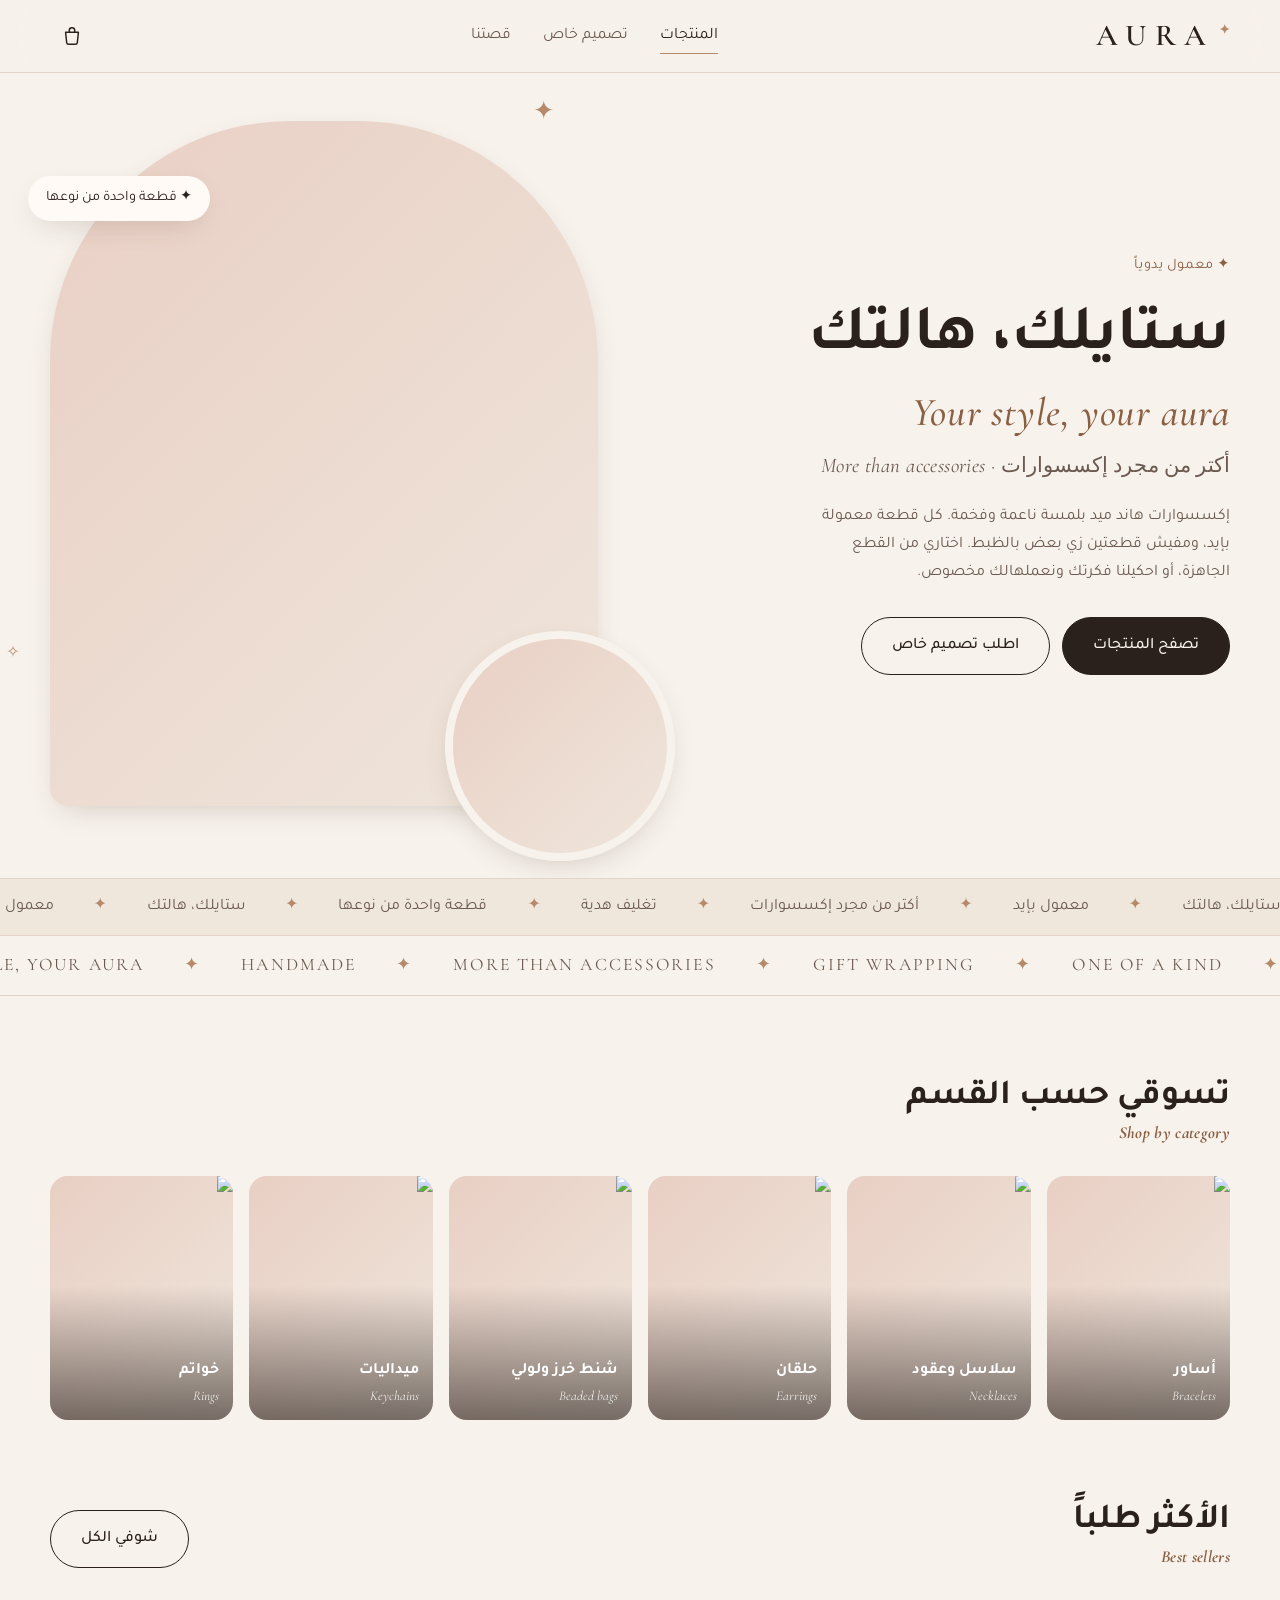
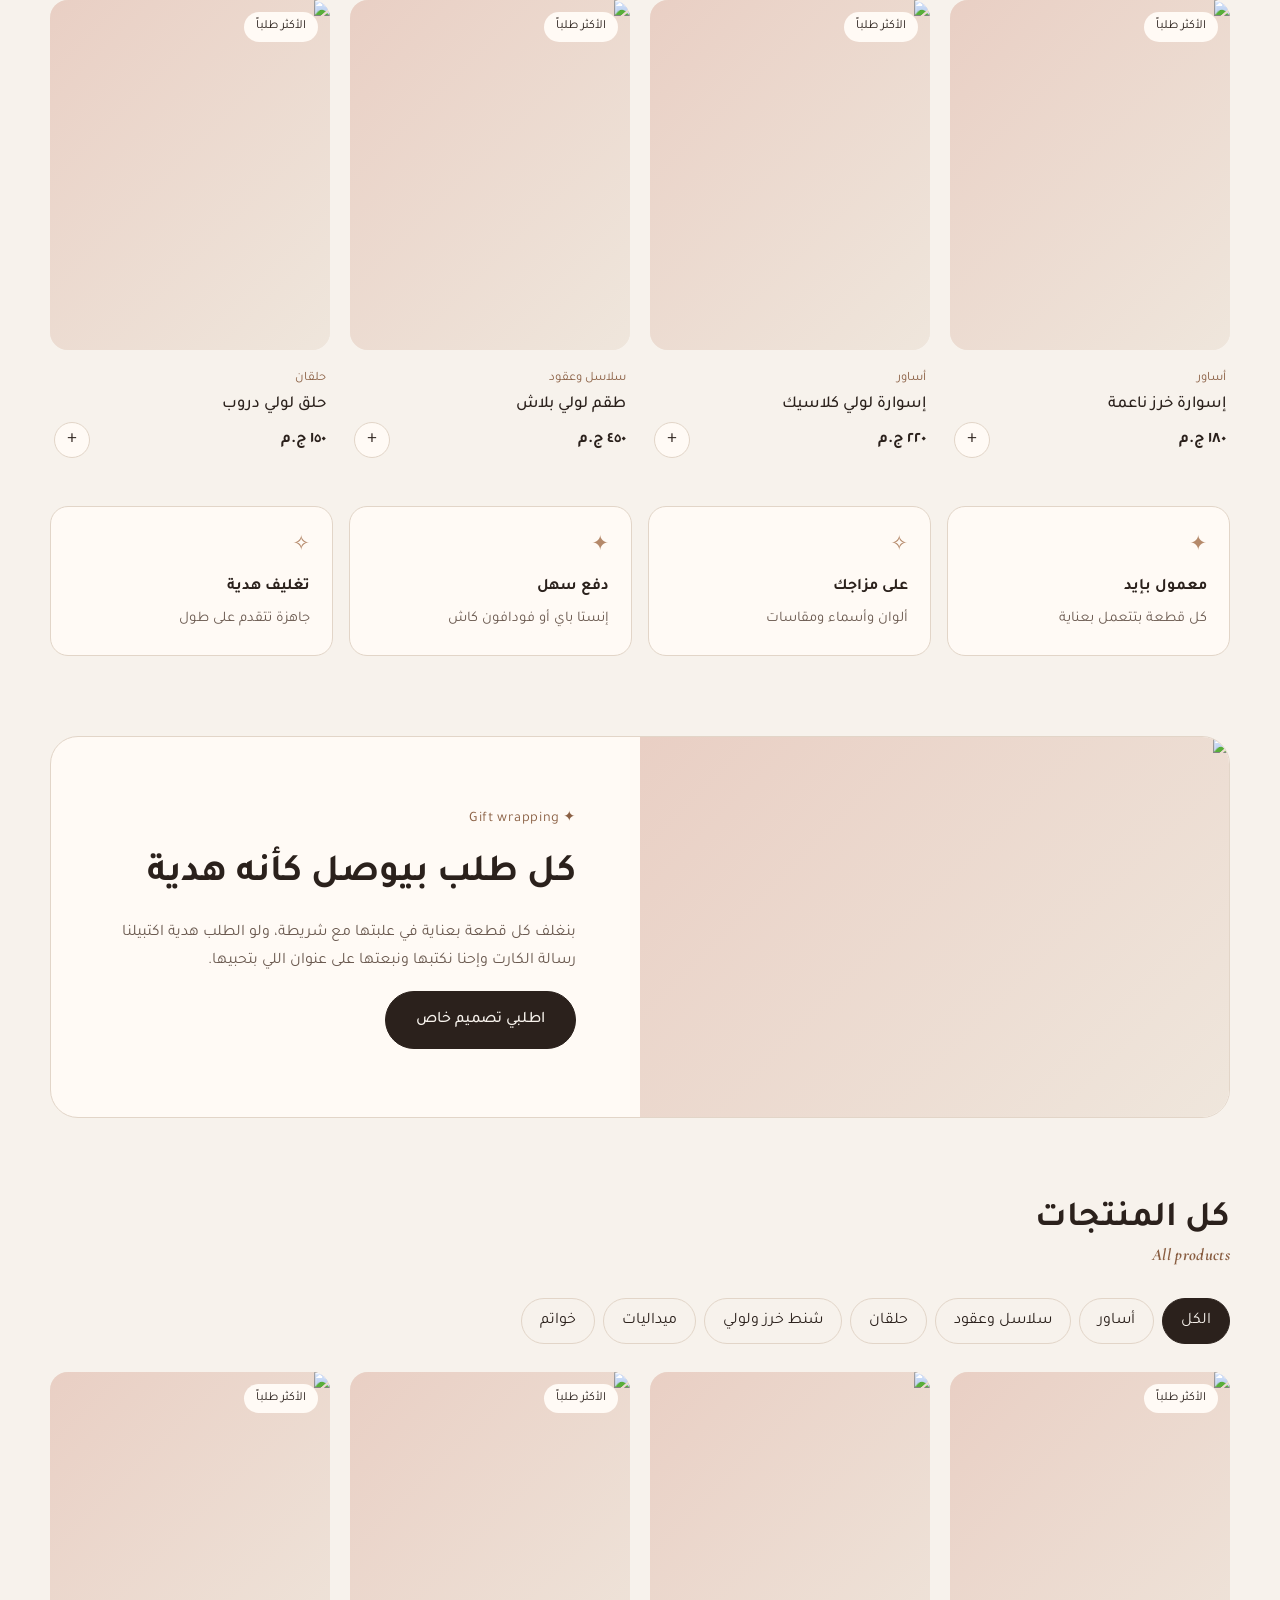
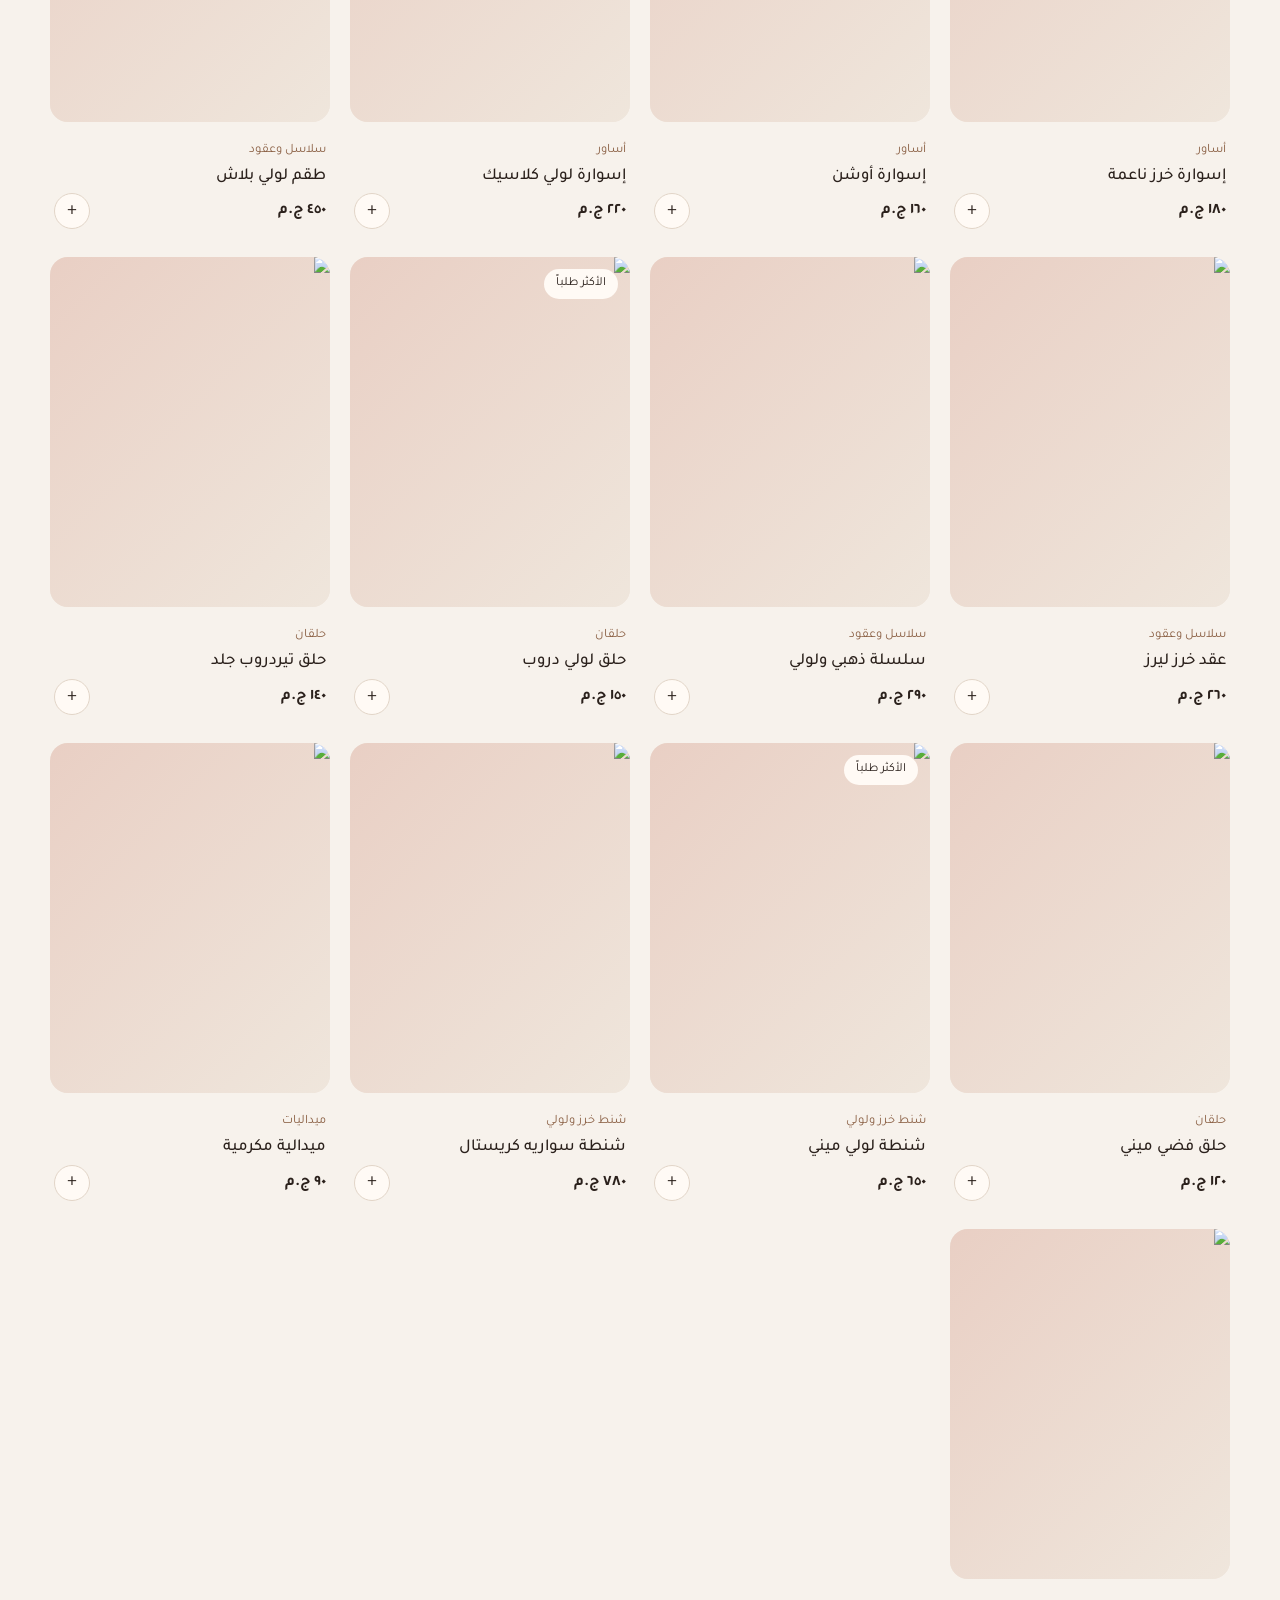
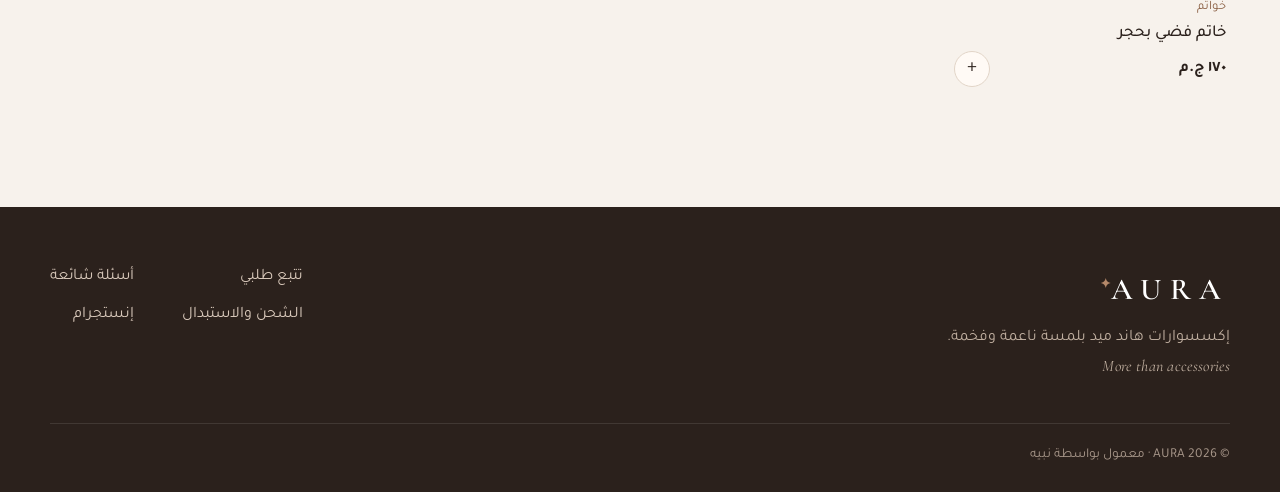
==== index.html @ 584efb0a "Rebuild AURA store with better handmade product photos Rebuilds the Aura storefront as a static Arab" ====
<!doctype html>
<html lang="ar" dir="rtl">
<head>
<meta charset="utf-8">
<meta name="viewport" content="width=device-width, initial-scale=1">
<meta name="theme-color" content="#f7f2ec">
<title>AURA | منتجات هاند ميد</title>
<meta name="description" content="منتجات هاند ميد مصنوعة بحب، واطلب تصميمك الخاص عبر واتساب.">
<meta property="og:type" content="website">
<meta property="og:site_name" content="AURA · More than accessories">
<meta property="og:title" content="AURA | منتجات هاند ميد">
<meta property="og:description" content="YOUR STYLE, YOUR AURA ✦ Handmade accessories with a soft, luxurious touch. Order online, pay with InstaPay or Vodafone Cash, delivered to your door.">
<meta property="og:image" content="https://aura-store-murex.vercel.app/images/og-default.png">
<meta property="og:image:width" content="1200">
<meta property="og:image:height" content="630">
<meta name="twitter:card" content="summary_large_image">
<link rel="icon" href="images/favicon.svg" type="image/svg+xml">
<link rel="preconnect" href="https://fonts.googleapis.com"><link rel="preconnect" href="https://fonts.gstatic.com" crossorigin>
<link rel="preconnect" href="https://images.unsplash.com">
<link href="https://fonts.googleapis.com/css2?family=Cormorant+Garamond:ital,wght@0,500;0,600;1,500&family=Tajawal:wght@400;500;700&display=swap" rel="stylesheet">
<link rel="stylesheet" href="css/style.css">
</head>
<body data-page="home">
<header class="site-header" id="site-header"></header>
<main>

<section class="hero">
  <div class="wrap hero-grid">
    <div>
      <span class="eyebrow">✦ معمول يدوياً</span>
      <h1>ستايلك، هالتك<span class="en">Your style, your aura</span></h1>
      <p class="sub">أكتر من مجرد إكسسوارات<span class="en"> · More than accessories</span></p>
      <p class="lead">إكسسوارات هاند ميد بلمسة ناعمة وفخمة. كل قطعة معمولة بإيد، ومفيش قطعتين زي بعض بالظبط. اختاري من القطع الجاهزة، أو احكيلنا فكرتك ونعملهالك مخصوص.</p>
      <div class="hero-cta">
        <a class="btn" href="#catalog">تصفح المنتجات</a>
        <a class="btn ghost" href="custom-order.html">اطلب تصميم خاص</a>
      </div>
    </div>
    <div class="hero-art">
      <div class="hero-main" id="hero-img"></div>
      <div class="hero-small" id="hero-img-small"></div>
      <span class="hero-badge">✦ قطعة واحدة من نوعها</span>
      <span class="sparkle" style="top:-4%;inset-inline-start:8%;font-size:1.6rem">✦</span>
      <span class="sparkle" style="bottom:20%;inset-inline-end:-8%;animation-delay:1s">✧</span>
    </div>
  </div>
</section>

<div class="marquee" aria-hidden="true"><div class="marquee-track"><span>ستايلك، هالتك</span><span>معمول بإيد</span><span>أكتر من مجرد إكسسوارات</span><span>تغليف هدية</span><span>قطعة واحدة من نوعها</span><span>ستايلك، هالتك</span><span>معمول بإيد</span><span>أكتر من مجرد إكسسوارات</span><span>تغليف هدية</span><span>قطعة واحدة من نوعها</span><span>ستايلك، هالتك</span><span>معمول بإيد</span><span>أكتر من مجرد إكسسوارات</span><span>تغليف هدية</span><span>قطعة واحدة من نوعها</span><span>ستايلك، هالتك</span><span>معمول بإيد</span><span>أكتر من مجرد إكسسوارات</span><span>تغليف هدية</span><span>قطعة واحدة من نوعها</span></div></div>
<div class="marquee en-row" aria-hidden="true"><div class="marquee-track"><span>YOUR STYLE, YOUR AURA</span><span>HANDMADE</span><span>MORE THAN ACCESSORIES</span><span>GIFT WRAPPING</span><span>ONE OF A KIND</span><span>YOUR STYLE, YOUR AURA</span><span>HANDMADE</span><span>MORE THAN ACCESSORIES</span><span>GIFT WRAPPING</span><span>ONE OF A KIND</span><span>YOUR STYLE, YOUR AURA</span><span>HANDMADE</span><span>MORE THAN ACCESSORIES</span><span>GIFT WRAPPING</span><span>ONE OF A KIND</span><span>YOUR STYLE, YOUR AURA</span><span>HANDMADE</span><span>MORE THAN ACCESSORIES</span><span>GIFT WRAPPING</span><span>ONE OF A KIND</span></div></div>

<section class="section">
  <div class="wrap">
    <div class="section-head reveal"><h2>تسوقي حسب القسم<span class="en">Shop by category</span></h2></div>
    <div class="cats reveal" id="cats"></div>
  </div>
</section>

<section class="section" style="padding-top:0">
  <div class="wrap">
    <div class="section-head reveal"><h2>الأكثر طلباً<span class="en">Best sellers</span></h2><a class="btn ghost" href="#catalog">شوفي الكل</a></div>
    <div class="grid reveal" id="bestsellers"></div>
    <div class="perks-row reveal">
      <div class="perk"><i>✦</i><strong>معمول بإيد</strong><span>كل قطعة بتتعمل بعناية</span></div>
      <div class="perk"><i>✧</i><strong>على مزاجك</strong><span>ألوان وأسماء ومقاسات</span></div>
      <div class="perk"><i>✦</i><strong>دفع سهل</strong><span>إنستا باي أو فودافون كاش</span></div>
      <div class="perk"><i>✧</i><strong>تغليف هدية</strong><span>جاهزة تتقدم على طول</span></div>
    </div>
  </div>
</section>

<section class="section" style="padding-top:0">
  <div class="wrap">
    <div class="gift reveal">
      <div class="gift-media" id="gift-img"></div>
      <div class="gift-body">
        <span class="eyebrow">✦ Gift wrapping</span>
        <h2>كل طلب بيوصل كأنه هدية</h2>
        <p class="muted">بنغلف كل قطعة بعناية في علبتها مع شريطة، ولو الطلب هدية اكتبيلنا رسالة الكارت وإحنا نكتبها ونبعتها على عنوان اللي بتحبيها.</p>
        <a class="btn" href="custom-order.html">اطلبي تصميم خاص</a>
      </div>
    </div>
  </div>
</section>

<section class="section" id="catalog" style="padding-top:0">
  <div class="wrap">
    <div class="section-head reveal"><h2>كل المنتجات<span class="en">All products</span></h2></div>
    <div class="filters" id="filters"></div>
    <div class="grid" id="catalog-grid"></div>
  </div>
</section>
</main>
<footer class="site-footer" id="site-footer"></footer>
<script src="js/config.js"></script>
<script src="js/products.js"></script>
<script src="js/app.js"></script>
</body>
</html>
---- css/style.css ----
:root {
  --bg: #f7f2ec;
  --bg-2: #efe6dc;
  --card: #fffaf5;
  --ink: #2b211c;
  --ink-2: #6b5a50;
  --line: #e2d5c8;
  --accent: #b5896a;
  --accent-ink: #8a5f43;
  --blush: #e9cfc4;
  --radius: 18px;
  --shadow: 0 10px 30px -12px rgba(74, 48, 32, .25);
  --serif: 'Cormorant Garamond', 'Amiri', serif;
  --sans: 'Tajawal', system-ui, sans-serif;
  color-scheme: light;
}

* { box-sizing: border-box; }
html { scroll-behavior: smooth; }
body {
  margin: 0;
  background: var(--bg);
  color: var(--ink);
  font: 400 16px/1.75 var(--sans);
  -webkit-font-smoothing: antialiased;
}
img { display: block; max-width: 100%; }
a { color: inherit; text-decoration: none; }
button { font: inherit; cursor: pointer; color: inherit; }
h1, h2, h3 { font-family: var(--sans); font-weight: 700; line-height: 1.3; margin: 0 0 .5em; }
.en { font-family: var(--serif); font-style: italic; letter-spacing: .02em; }
.muted { color: var(--ink-2); }
.small { font-size: .85rem; }
.wrap { width: min(1180px, 100% - 32px); margin-inline: auto; }
.img-fallback { background: linear-gradient(135deg, var(--blush), var(--bg-2)); min-height: 120px; color: transparent; }

/* ---------- header ---------- */
.site-header {
  position: sticky; top: 0; z-index: 50;
  background: rgba(247, 242, 236, .86);
  backdrop-filter: saturate(1.4) blur(12px);
  border-bottom: 1px solid var(--line);
}
.header-inner { display: flex; align-items: center; justify-content: space-between; height: 72px; gap: 24px; }
.logo { font-family: var(--serif); font-size: 1.9rem; font-weight: 600; letter-spacing: .28em; direction: ltr; }
.logo span { font-size: .8rem; color: var(--accent); margin-inline-start: 4px; vertical-align: super; letter-spacing: 0; }
.nav { display: flex; gap: 32px; }
.nav a { position: relative; color: var(--ink-2); transition: color .2s; }
.nav a:hover, .nav a[aria-current] { color: var(--ink); }
.nav a[aria-current]::after { content: ''; position: absolute; inset-inline: 0; bottom: -4px; height: 1px; background: var(--accent); }
.header-actions { display: flex; align-items: center; gap: 8px; }
.cart-btn { position: relative; display: grid; place-items: center; width: 44px; height: 44px; border-radius: 50%; transition: background .2s; }
.cart-btn:hover { background: var(--bg-2); }
.badge { position: absolute; top: 4px; inset-inline-end: 2px; min-width: 18px; height: 18px; padding: 0 5px; border-radius: 9px; background: var(--accent-ink); color: #fff; font-size: 11px; line-height: 18px; text-align: center; }
.menu-btn { display: none; width: 44px; height: 44px; border: 0; background: none; padding: 12px; }
.menu-btn span { display: block; height: 1.5px; background: var(--ink); margin: 6px 0; transition: transform .25s; }
.menu-open .menu-btn span:first-child { transform: translateY(3.75px) rotate(45deg); }
.menu-open .menu-btn span:last-child { transform: translateY(-3.75px) rotate(-45deg); }

/* ---------- buttons ---------- */
.btn {
  display: inline-flex; align-items: center; justify-content: center; gap: 8px;
  padding: 14px 30px; border-radius: 999px; border: 1px solid var(--ink);
  background: var(--ink); color: var(--bg); font-weight: 500;
  transition: transform .2s, background .2s, color .2s;
}
.btn:hover { background: var(--accent-ink); border-color: var(--accent-ink); transform: translateY(-1px); }
.btn.ghost { background: transparent; color: var(--ink); }
.btn.ghost:hover { background: var(--ink); color: var(--bg); }
.btn.block { width: 100%; }

/* ---------- hero ---------- */
.hero { padding: 48px 0 72px; overflow: hidden; }
.hero-grid { display: grid; grid-template-columns: 1.05fr 1fr; gap: 56px; align-items: center; }
.eyebrow { display: inline-block; color: var(--accent-ink); font-size: .9rem; letter-spacing: .04em; margin-bottom: 18px; }
.hero h1 { font-size: clamp(2.4rem, 5vw, 4rem); margin-bottom: 10px; }
.hero h1 .en { display: block; font-size: .62em; font-weight: 500; color: var(--accent-ink); margin-top: 6px; }
.hero .sub { font-family: var(--serif); font-size: 1.3rem; color: var(--ink-2); margin: 0 0 18px; }
.hero p.lead { max-width: 46ch; color: var(--ink-2); margin-bottom: 30px; }
.hero-cta { display: flex; flex-wrap: wrap; gap: 12px; }
.hero-art { position: relative; }
.hero-main { border-radius: 240px 240px var(--radius) var(--radius); overflow: hidden; aspect-ratio: 4 / 5; box-shadow: var(--shadow); }
.hero-main img, .hero-small img { width: 100%; height: 100%; object-fit: cover; }
.hero-small {
  position: absolute; width: 42%; aspect-ratio: 1; inset-inline-start: -14%; bottom: -8%;
  border-radius: 50%; overflow: hidden; border: 8px solid var(--bg); box-shadow: var(--shadow);
}
.hero-badge {
  position: absolute; top: 8%; inset-inline-end: -4%;
  background: var(--card); border-radius: 999px; padding: 10px 18px; box-shadow: var(--shadow); font-size: .9rem;
}
.sparkle { position: absolute; color: var(--accent); animation: twinkle 3s ease-in-out infinite; }
@keyframes twinkle { 50% { opacity: .25; transform: scale(.8); } }

/* ---------- marquee ---------- */
.marquee { border-block: 1px solid var(--line); background: var(--bg-2); overflow: hidden; padding: 14px 0; }
.marquee-track { display: flex; gap: 40px; width: max-content; animation: scroll 38s linear infinite; white-space: nowrap; }
.marquee-track span { color: var(--ink-2); }
.marquee-track span::after { content: '✦'; color: var(--accent); margin-inline-start: 40px; }
.marquee.en-row .marquee-track { animation-direction: reverse; font-family: var(--serif); font-size: 1.1rem; letter-spacing: .12em; direction: ltr; }
.marquee.en-row { border-top: 0; background: transparent; }
@keyframes scroll { to { transform: translateX(50%); } }
@media (prefers-reduced-motion: reduce) { .marquee-track, .sparkle { animation: none; } }

/* ---------- sections ---------- */
.section { padding: 80px 0; }
.section-head { display: flex; align-items: end; justify-content: space-between; gap: 16px; margin-bottom: 32px; }
.section-head h2 { font-size: clamp(1.6rem, 3vw, 2.2rem); margin: 0; }
.section-head .en { display: block; color: var(--accent-ink); font-size: 1.05rem; }
.reveal { opacity: 0; transform: translateY(18px); transition: opacity .7s, transform .7s; }
.reveal.in { opacity: 1; transform: none; }

/* categories */
.cats { display: grid; grid-template-columns: repeat(6, 1fr); gap: 16px; }
.cat { position: relative; border-radius: var(--radius); overflow: hidden; aspect-ratio: 3 / 4; background: var(--bg-2); }
.cat img { width: 100%; height: 100%; object-fit: cover; transition: transform .8s; }
.cat:hover img { transform: scale(1.06); }
.cat::after { content: ''; position: absolute; inset: 0; background: linear-gradient(to top, rgba(43, 33, 28, .62), transparent 55%); }
.cat-label { position: absolute; inset-inline: 14px; bottom: 12px; z-index: 1; color: #fff; display: grid; }
.cat-label small { font-family: var(--serif); font-style: italic; opacity: .85; }

/* product cards */
.grid { display: grid; grid-template-columns: repeat(4, 1fr); gap: 28px 20px; }
.card-media { position: relative; display: block; border-radius: var(--radius); overflow: hidden; aspect-ratio: 4 / 5; background: var(--bg-2); }
.card-media img { position: absolute; inset: 0; width: 100%; height: 100%; object-fit: cover; transition: opacity .6s, transform .8s; }
.card-media .alt-img { opacity: 0; }
.card:hover .card-media .alt-img { opacity: 1; }
.card:hover .card-media img { transform: scale(1.04); }
.tag { position: absolute; top: 12px; inset-inline-start: 12px; background: var(--card); padding: 4px 12px; border-radius: 999px; font-size: .78rem; }
.card-body { padding: 14px 4px 0; }
.card-cat { font-size: .8rem; color: var(--accent-ink); }
.card h3 { font-size: 1.05rem; font-weight: 500; margin: 2px 0 6px; }
.card-foot { display: flex; align-items: center; justify-content: space-between; }
.price { font-weight: 700; }
.icon-add { width: 36px; height: 36px; border-radius: 50%; border: 1px solid var(--line); background: var(--card); font-size: 1.2rem; line-height: 1; transition: background .2s, color .2s; }
.icon-add:hover { background: var(--ink); color: var(--bg); }

.filters { display: flex; flex-wrap: wrap; gap: 8px; margin-bottom: 28px; }
.filters button { padding: 8px 18px; border-radius: 999px; border: 1px solid var(--line); background: transparent; transition: all .2s; }
.filters button.active, .filters button:hover { background: var(--ink); color: var(--bg); border-color: var(--ink); }

/* perks */
.perks-row { display: grid; grid-template-columns: repeat(4, 1fr); gap: 16px; margin-top: 48px; }
.perk { background: var(--card); border: 1px solid var(--line); border-radius: var(--radius); padding: 22px; }
.perk strong { display: block; margin-bottom: 4px; }
.perk span { color: var(--ink-2); font-size: .92rem; }
.perk i { display: block; font-style: normal; color: var(--accent); font-size: 1.3rem; margin-bottom: 8px; }

/* gift band */
.gift { display: grid; grid-template-columns: 1fr 1fr; background: var(--card); border-radius: 28px; overflow: hidden; border: 1px solid var(--line); }
.gift-media { min-height: 380px; }
.gift-media img { width: 100%; height: 100%; object-fit: cover; }
.gift-body { padding: clamp(28px, 5vw, 64px); align-self: center; }
.gift-body h2 { font-size: clamp(1.6rem, 3vw, 2.4rem); }

/* ---------- product page ---------- */
.page { padding: 40px 0 80px; }
.pdp { display: grid; grid-template-columns: 1.1fr 1fr; gap: 56px; align-items: start; }
.gallery-main { border-radius: var(--radius); overflow: hidden; aspect-ratio: 4 / 5; background: var(--bg-2); }
.gallery-main img { width: 100%; height: 100%; object-fit: cover; }
.thumbs { display: flex; gap: 10px; margin-top: 12px; }
.thumbs button { width: 76px; aspect-ratio: 1; padding: 0; border: 2px solid transparent; border-radius: 12px; overflow: hidden; background: none; }
.thumbs button.active { border-color: var(--accent); }
.thumbs img { width: 100%; height: 100%; object-fit: cover; }
.pdp-info { position: sticky; top: 100px; }
.crumb { color: var(--accent-ink); font-size: .9rem; }
.pdp-info h1 { font-size: clamp(1.8rem, 3vw, 2.4rem); margin: 4px 0; }
.price.big { font-size: 1.4rem; margin: 0 0 16px; }
.lead { color: var(--ink-2); }
.field { display: grid; gap: 6px; margin-bottom: 14px; }
.field span { font-size: .9rem; color: var(--ink-2); }
input, textarea, select {
  font: inherit; color: var(--ink); width: 100%;
  padding: 12px 14px; border-radius: 12px; border: 1px solid var(--line); background: var(--card);
}
input:focus, textarea:focus, select:focus { outline: 2px solid var(--accent); outline-offset: 1px; border-color: transparent; }
.qty-row { display: flex; gap: 12px; margin: 18px 0; }
.qty-row .btn { flex: 1; }
.qty { display: inline-flex; align-items: center; border: 1px solid var(--line); border-radius: 999px; background: var(--card); }
.qty button { width: 40px; height: 44px; border: 0; background: none; font-size: 1.1rem; }
.qty output { min-width: 26px; text-align: center; }
ul.perks { list-style: none; padding: 0; margin: 0 0 18px; color: var(--ink-2); font-size: .93rem; }
details { border-top: 1px solid var(--line); padding: 14px 0; }
details summary { cursor: pointer; font-weight: 500; list-style: none; display: flex; justify-content: space-between; }
details summary::after { content: '+'; color: var(--accent); }
details[open] summary::after { content: '−'; }
details p { color: var(--ink-2); margin: 10px 0 0; }
details a { color: var(--accent-ink); text-decoration: underline; }

/* ---------- cart / order ---------- */
.page-title { font-size: clamp(1.8rem, 4vw, 2.6rem); margin-bottom: 28px; }
.cart-layout { display: grid; grid-template-columns: 1.3fr 1fr; gap: 40px; align-items: start; }
.line { display: grid; grid-template-columns: 96px 1fr auto; gap: 16px; align-items: center; padding: 16px 0; border-bottom: 1px solid var(--line); }
.line img { width: 96px; height: 110px; object-fit: cover; border-radius: 12px; }
.line-info { display: grid; gap: 2px; }
.line-info small { color: var(--ink-2); }
.checkout, .order-card, .form-card { background: var(--card); border: 1px solid var(--line); border-radius: 24px; padding: 28px; }
.checkout h2 { font-size: 1.3rem; }
.pay { border: 0; padding: 0; margin: 4px 0 16px; display: flex; gap: 18px; flex-wrap: wrap; }
.pay legend { font-size: .9rem; color: var(--ink-2); margin-bottom: 6px; }
.pay label { display: flex; gap: 6px; align-items: center; }
.pay input { width: auto; accent-color: var(--accent-ink); }
.totals { border-top: 1px solid var(--line); padding-top: 12px; margin-bottom: 18px; }
.totals div, .order-lines li { display: flex; justify-content: space-between; padding: 4px 0; }
.grand { font-weight: 700; font-size: 1.1rem; border-top: 1px dashed var(--line); margin-top: 6px; padding-top: 10px !important; }
.empty { text-align: center; padding: 60px 0; }
.order-card { max-width: 640px; margin-inline: auto; }
.status { display: inline-block; background: var(--blush); padding: 4px 14px; border-radius: 999px; font-size: .9rem; }
.pay-box { background: var(--bg); border-radius: 16px; padding: 20px; margin: 20px 0; }
.pay-to { font-size: 1.4rem; font-weight: 700; direction: ltr; text-align: end; margin: 0 0 6px; }
.order-lines { list-style: none; padding: 0; margin: 0; }

/* ---------- content pages ---------- */
.split { display: grid; grid-template-columns: 1fr 1fr; gap: 56px; align-items: center; }
.split-media { position: relative; }
.split-media .main { border-radius: var(--radius); overflow: hidden; aspect-ratio: 4 / 5; }
.split-media .main img, .split-media .side img { width: 100%; height: 100%; object-fit: cover; }
.split-media .side { position: absolute; width: 45%; aspect-ratio: 1; bottom: -24px; inset-inline-end: -24px; border-radius: var(--radius); overflow: hidden; border: 6px solid var(--bg); }
.prose p { color: var(--ink-2); }
.values { display: grid; grid-template-columns: repeat(3, 1fr); gap: 16px; margin-top: 64px; }
.narrow { max-width: 780px; }
.faq-group { margin-bottom: 40px; }
.faq-group h2 { font-size: 1.3rem; color: var(--accent-ink); }
.custom-grid { display: grid; grid-template-columns: 1fr 1.1fr; gap: 48px; align-items: start; }
.custom-media { border-radius: var(--radius); overflow: hidden; aspect-ratio: 4 / 5; position: sticky; top: 100px; }
.custom-media img { width: 100%; height: 100%; object-fit: cover; }
.counter { text-align: end; font-size: .8rem; color: var(--ink-2); margin-top: -8px; }
#c-preview { max-height: 180px; border-radius: 12px; margin-bottom: 14px; }

/* ---------- footer ---------- */
.site-footer { background: var(--ink); color: #e9ddd2; padding: 56px 0 24px; margin-top: 40px; }
.site-footer .logo { color: #fff; }
.footer-inner { display: flex; justify-content: space-between; gap: 32px; flex-wrap: wrap; }
.footer-brand p { color: #bfae9f; margin: 8px 0 0; }
.footer-links { display: grid; grid-template-columns: repeat(2, auto); gap: 10px 48px; align-content: start; }
.footer-links a { color: #d9c9bb; transition: color .2s; }
.footer-links a:hover { color: #fff; }
.footer-bottom { border-top: 1px solid rgba(255, 255, 255, .1); margin-top: 40px; padding-top: 20px; font-size: .85rem; color: #a8978a; }

.toast {
  position: fixed; bottom: 24px; inset-inline-start: 50%; transform: translate(50%, 20px);
  background: var(--ink); color: var(--bg); padding: 12px 24px; border-radius: 999px;
  opacity: 0; pointer-events: none; transition: all .3s; z-index: 100;
}
[dir="rtl"] .toast { transform: translate(50%, 20px); }
.toast.show { opacity: 1; transform: translate(50%, 0); }

/* ---------- responsive ---------- */
@media (max-width: 1024px) {
  .cats { grid-template-columns: repeat(3, 1fr); }
  .grid { grid-template-columns: repeat(3, 1fr); }
  .perks-row { grid-template-columns: repeat(2, 1fr); }
}
@media (max-width: 820px) {
  .menu-btn { display: block; }
  .nav {
    position: fixed; inset: 72px 0 auto 0; flex-direction: column; gap: 0;
    background: var(--bg); border-bottom: 1px solid var(--line);
    transform: translateY(calc(-100% - 80px)); visibility: hidden; transition: transform .3s, visibility .3s; z-index: -1;
  }
  .nav a { padding: 16px; border-top: 1px solid var(--line); text-align: center; }
  .nav a[aria-current]::after { display: none; }
  .menu-open .nav { transform: none; visibility: visible; }
  .hero .sub .en { display: none; }
  .hero-grid, .pdp, .cart-layout, .split, .gift, .custom-grid { grid-template-columns: 1fr; }
  .hero-art { width: min(420px, 85%); margin: 20px auto 0; }
  .hero-small { inset-inline-start: -10%; }
  .pdp-info, .custom-media { position: static; }
  .grid { grid-template-columns: repeat(2, 1fr); gap: 22px 14px; }
  .gift-media { min-height: 260px; }
  .values { grid-template-columns: 1fr; }
  .split-media .side { inset-inline-end: 0; }
  .section { padding: 56px 0; }
}
@media (max-width: 520px) {
  .cats { grid-template-columns: repeat(2, 1fr); }
  .perks-row { grid-template-columns: 1fr 1fr; }
  .line { grid-template-columns: 72px 1fr; }
  .line img { width: 72px; height: 84px; }
  .line .qty { grid-column: 2; justify-self: start; }
  .qty-row { flex-direction: column; }
  .checkout, .order-card, .form-card { padding: 20px; }
}
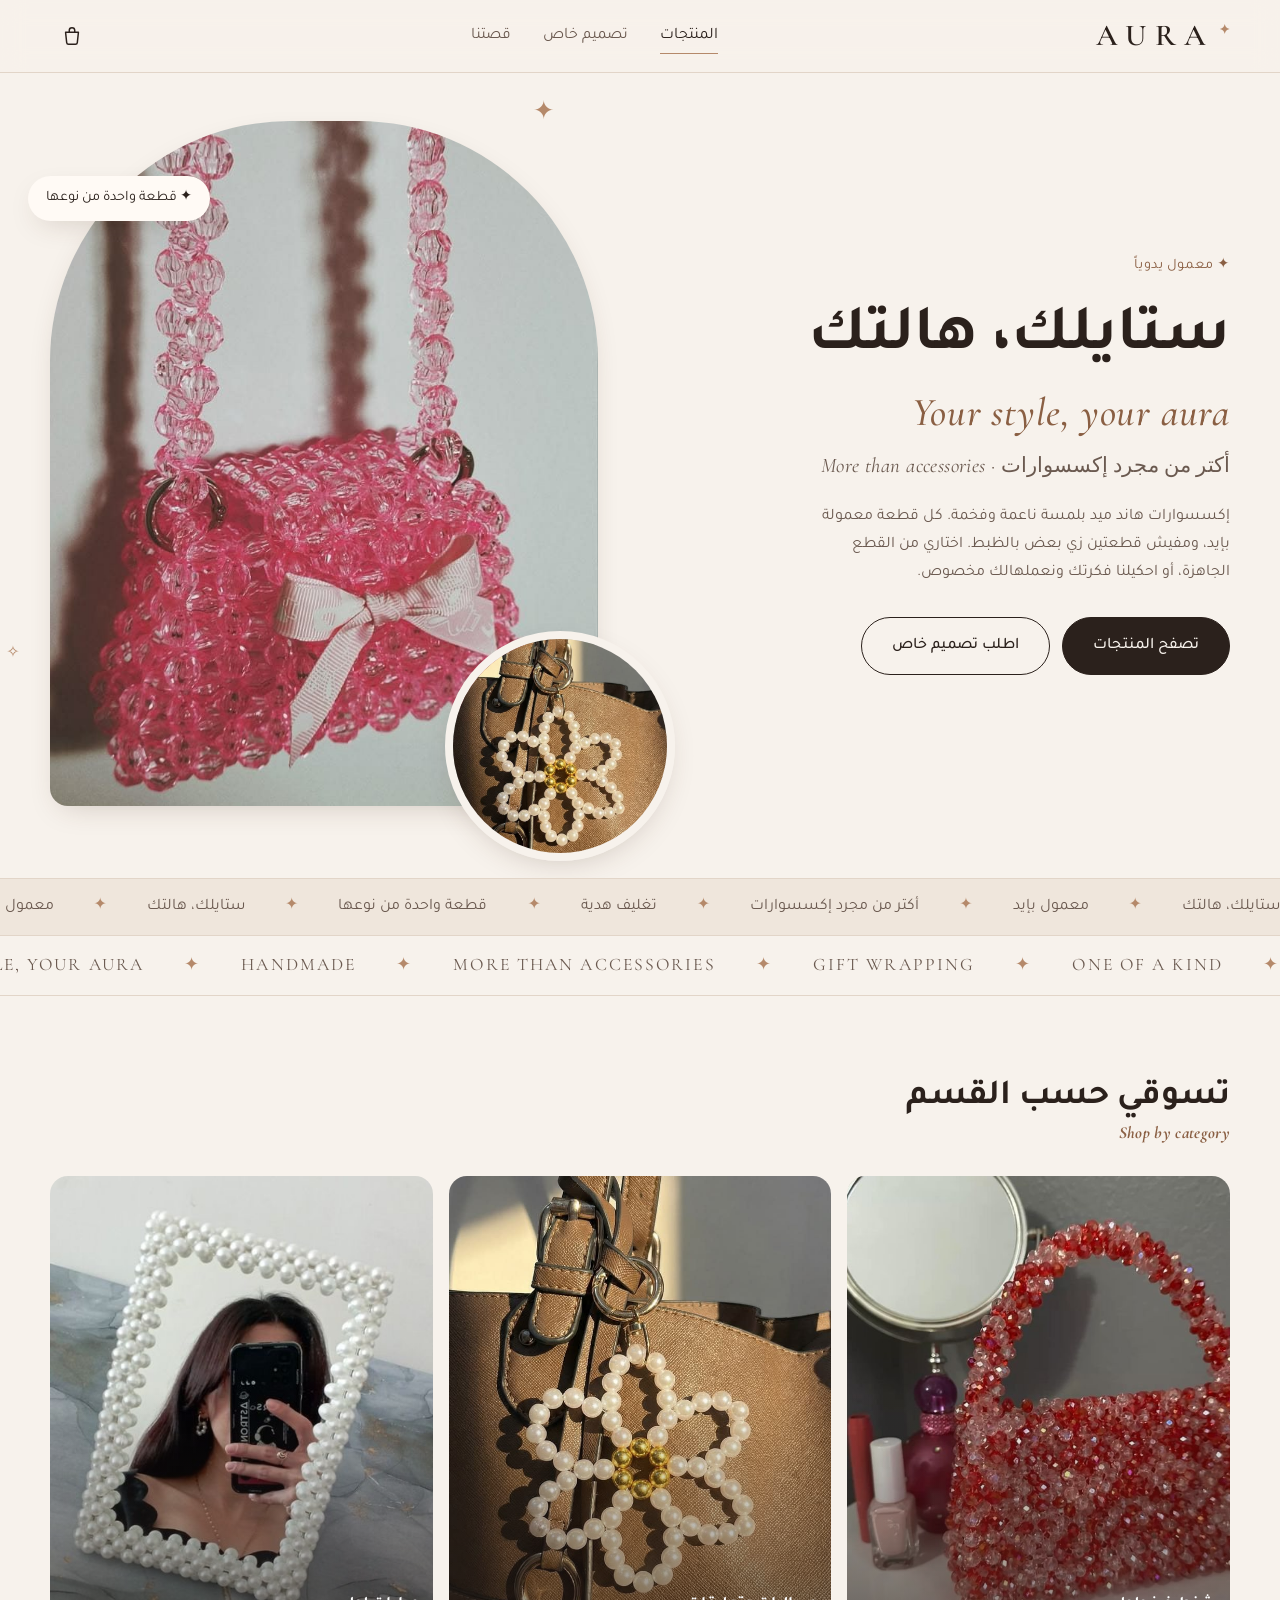
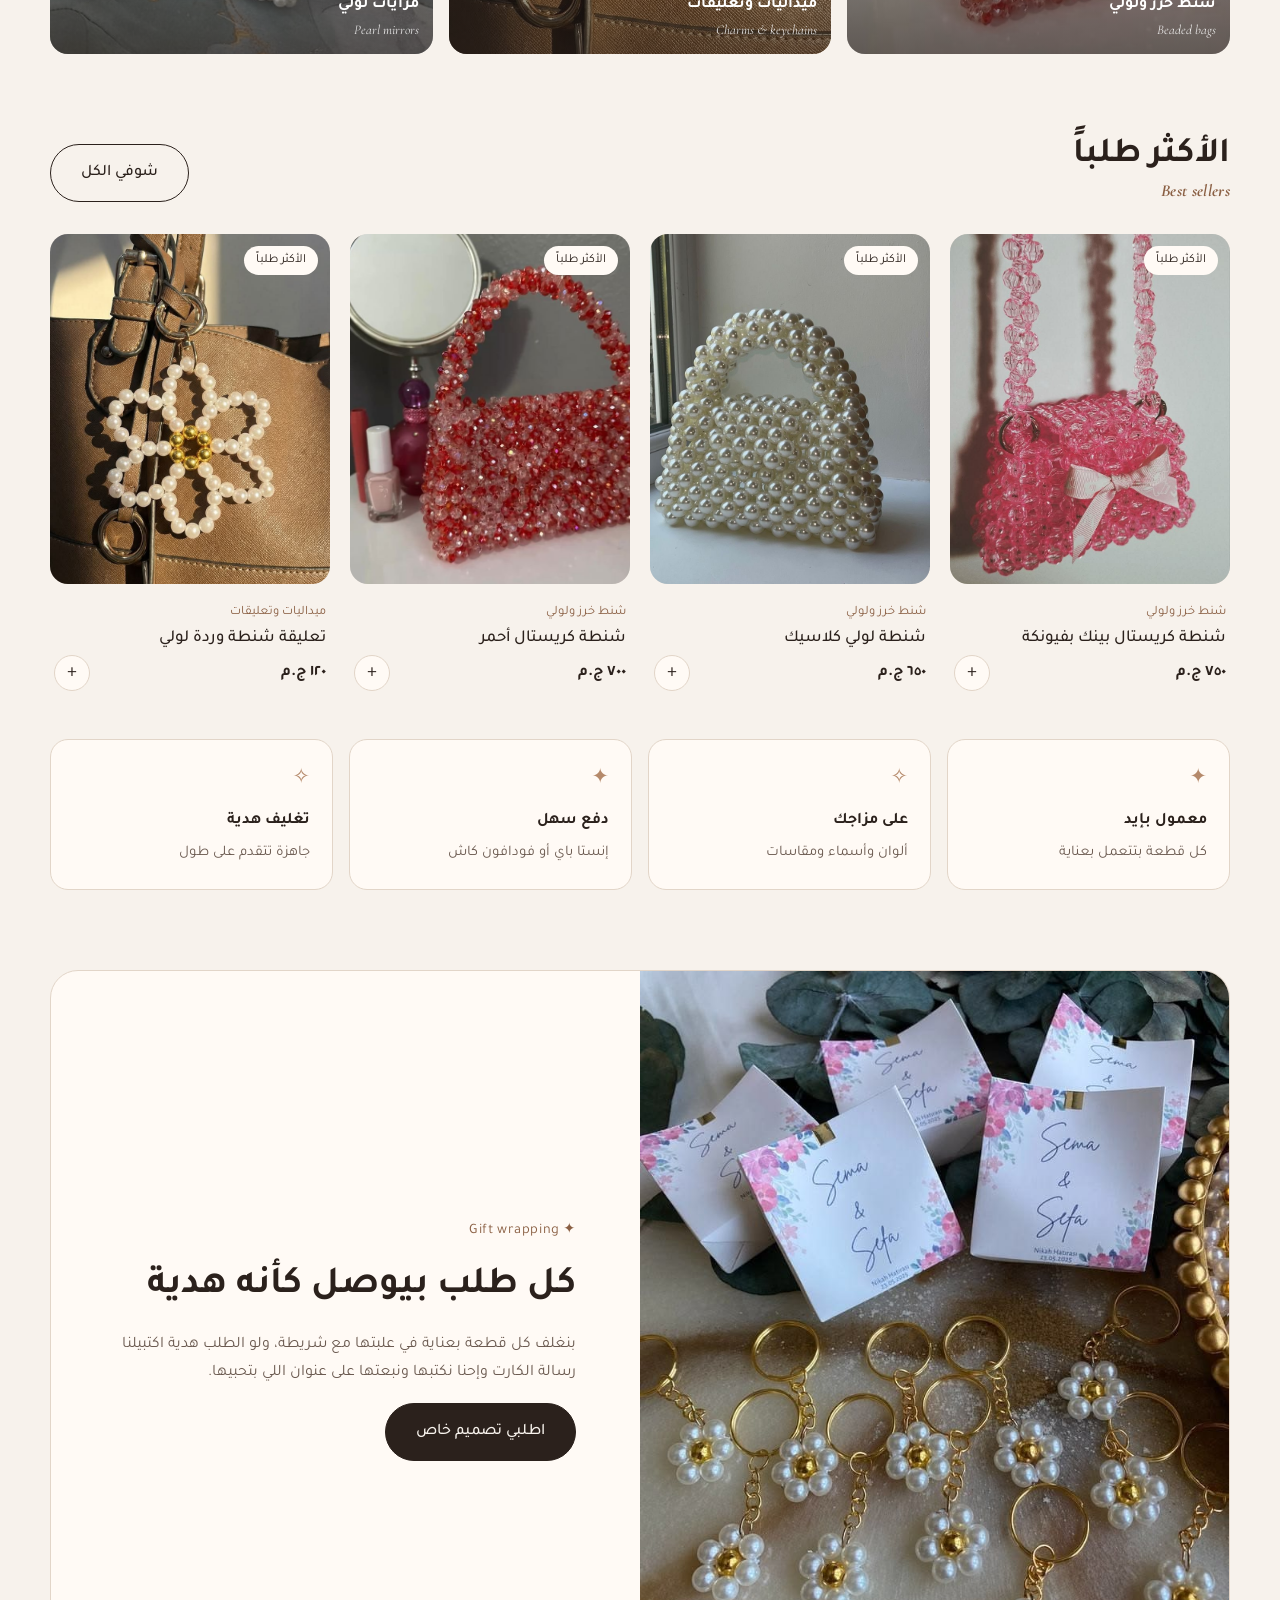
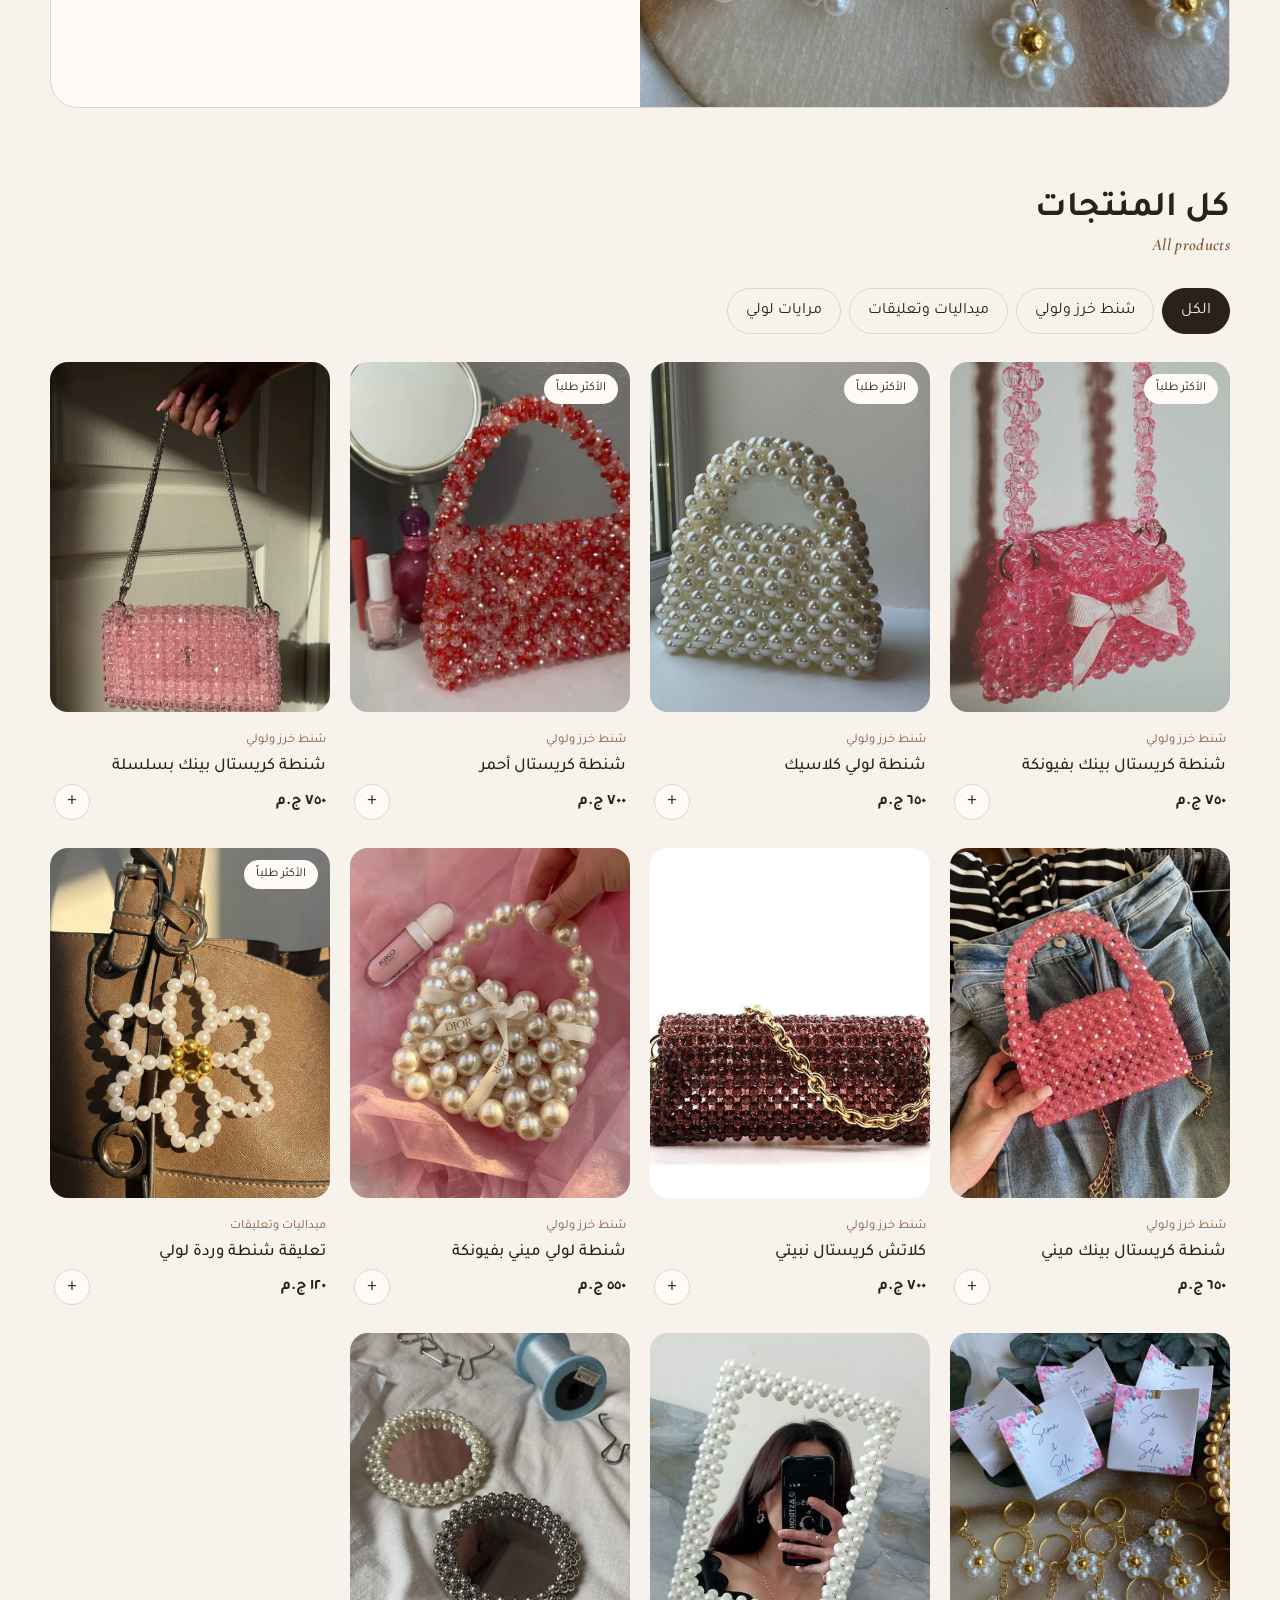
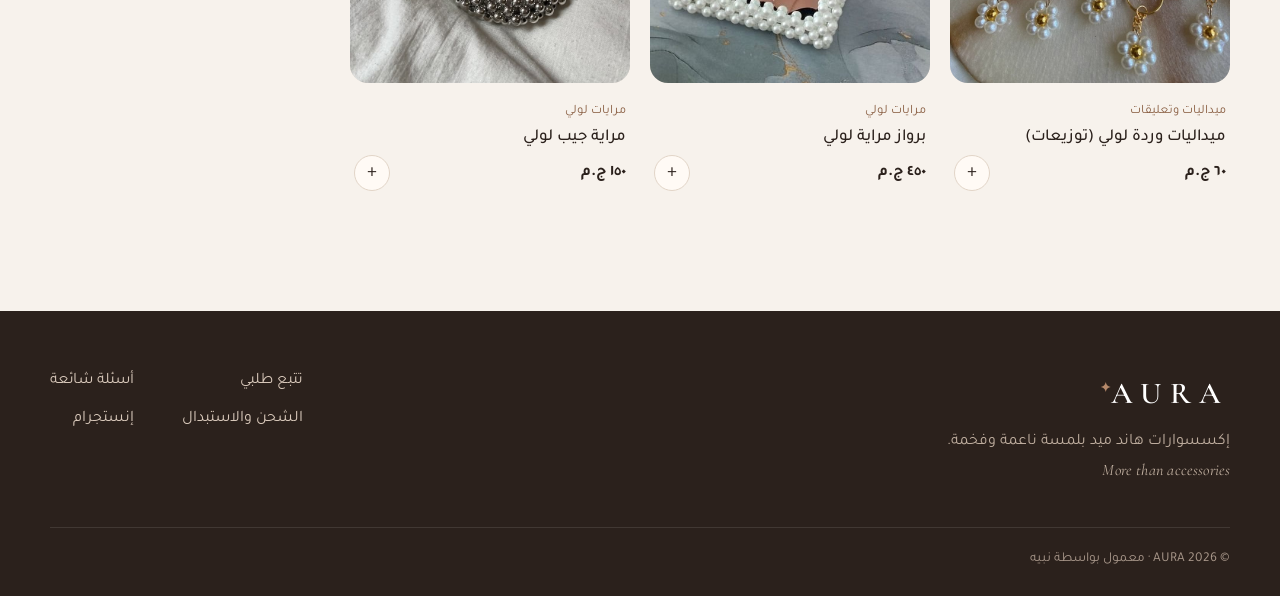
==== commit 5499df8a: "Remove stock photos and sample products Every image on the site is now one of the store's own produc" ====
--- a/index.html
+++ b/index.html
@@ -16,7 +16,6 @@
 <meta name="twitter:card" content="summary_large_image">
 <link rel="icon" href="images/favicon.svg" type="image/svg+xml">
 <link rel="preconnect" href="https://fonts.googleapis.com"><link rel="preconnect" href="https://fonts.gstatic.com" crossorigin>
-<link rel="preconnect" href="https://images.unsplash.com">
 <link href="https://fonts.googleapis.com/css2?family=Cormorant+Garamond:ital,wght@0,500;0,600;1,500&family=Tajawal:wght@400;500;700&display=swap" rel="stylesheet">
 <link rel="stylesheet" href="css/style.css">
 </head>
--- a/css/style.css
+++ b/css/style.css
@@ -111,8 +111,8 @@
 .reveal.in { opacity: 1; transform: none; }
 
 /* categories */
-.cats { display: grid; grid-template-columns: repeat(6, 1fr); gap: 16px; }
-.cat { position: relative; border-radius: var(--radius); overflow: hidden; aspect-ratio: 3 / 4; background: var(--bg-2); }
+.cats { display: grid; grid-template-columns: repeat(3, 1fr); gap: 16px; }
+.cat { position: relative; border-radius: var(--radius); overflow: hidden; aspect-ratio: 4 / 5; background: var(--bg-2); }
 .cat img { width: 100%; height: 100%; object-fit: cover; transition: transform .8s; }
 .cat:hover img { transform: scale(1.06); }
 .cat::after { content: ''; position: absolute; inset: 0; background: linear-gradient(to top, rgba(43, 33, 28, .62), transparent 55%); }
@@ -247,7 +247,6 @@
 
 /* ---------- responsive ---------- */
 @media (max-width: 1024px) {
-  .cats { grid-template-columns: repeat(3, 1fr); }
   .grid { grid-template-columns: repeat(3, 1fr); }
   .perks-row { grid-template-columns: repeat(2, 1fr); }
 }
@@ -273,7 +272,8 @@
   .section { padding: 56px 0; }
 }
 @media (max-width: 520px) {
-  .cats { grid-template-columns: repeat(2, 1fr); }
+  .cats { gap: 8px; }
+  .cat-label small { display: none; }
   .perks-row { grid-template-columns: 1fr 1fr; }
   .line { grid-template-columns: 72px 1fr; }
   .line img { width: 72px; height: 84px; }
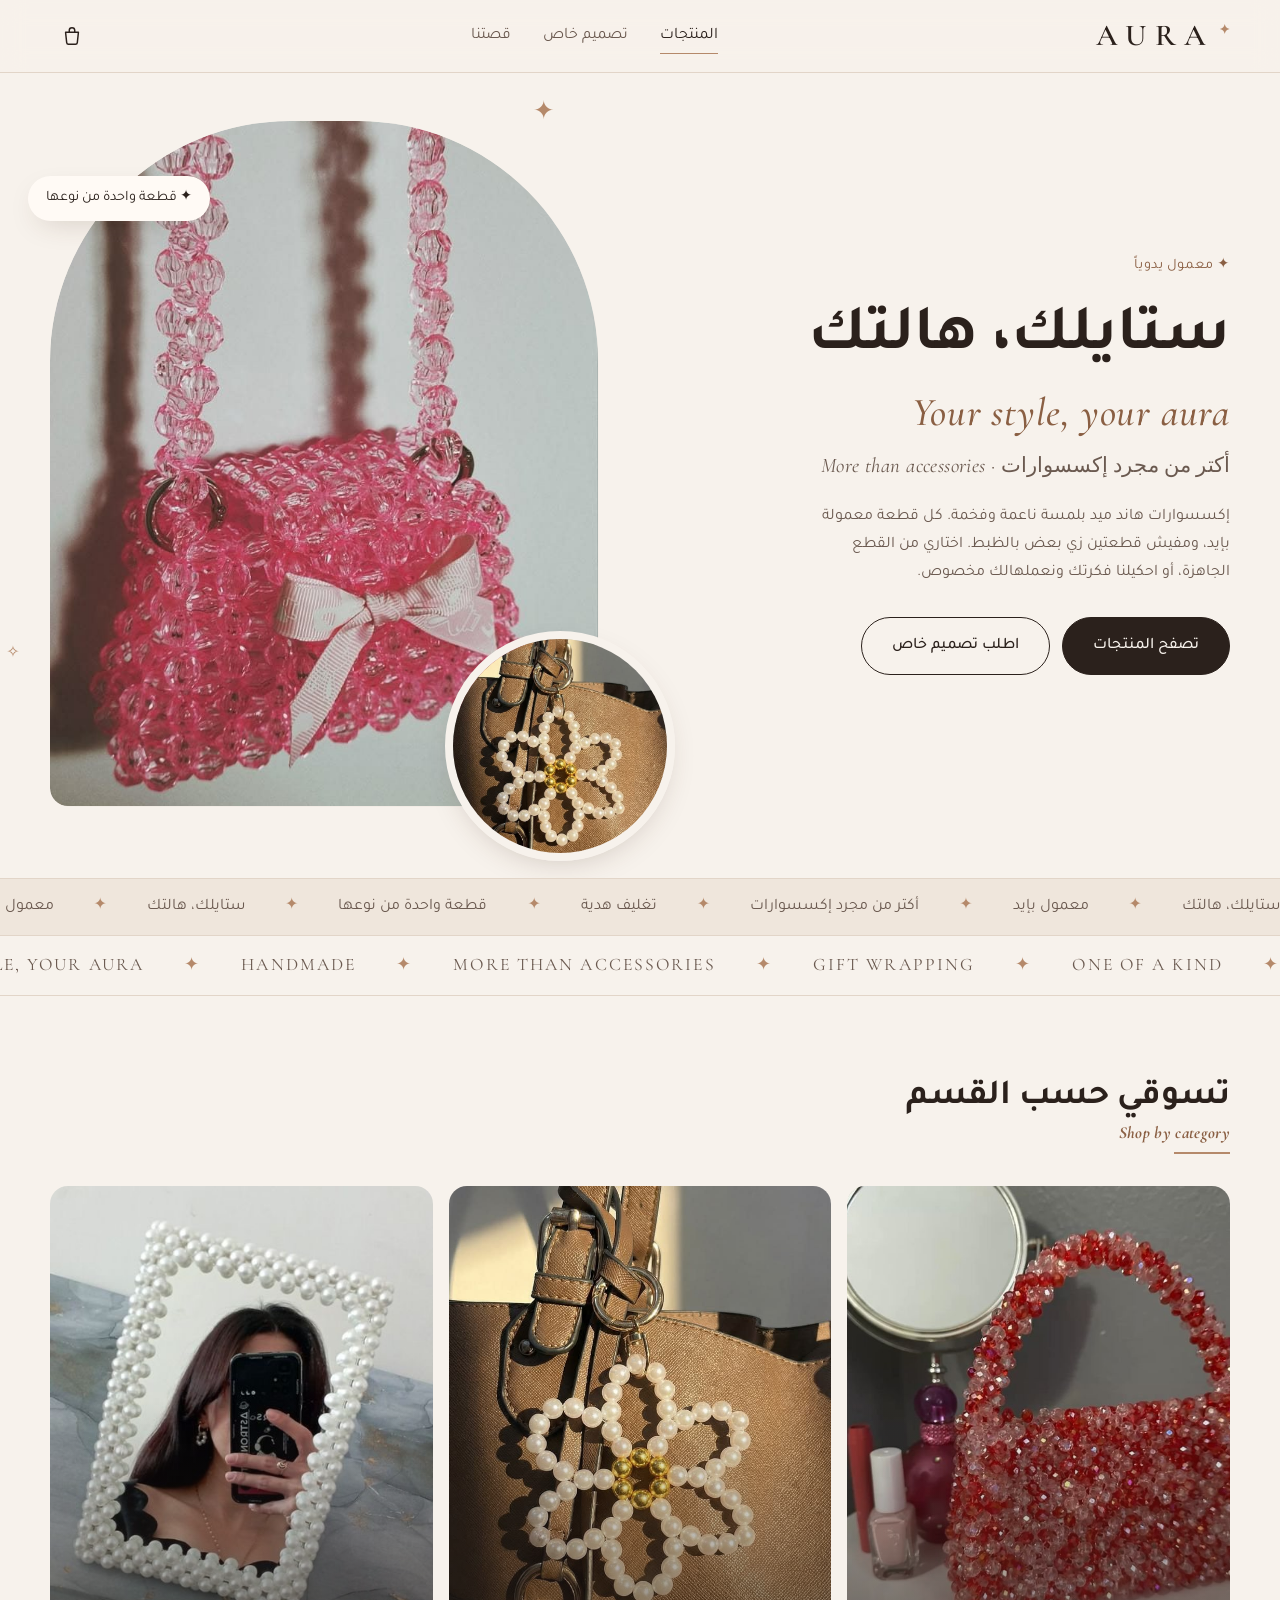
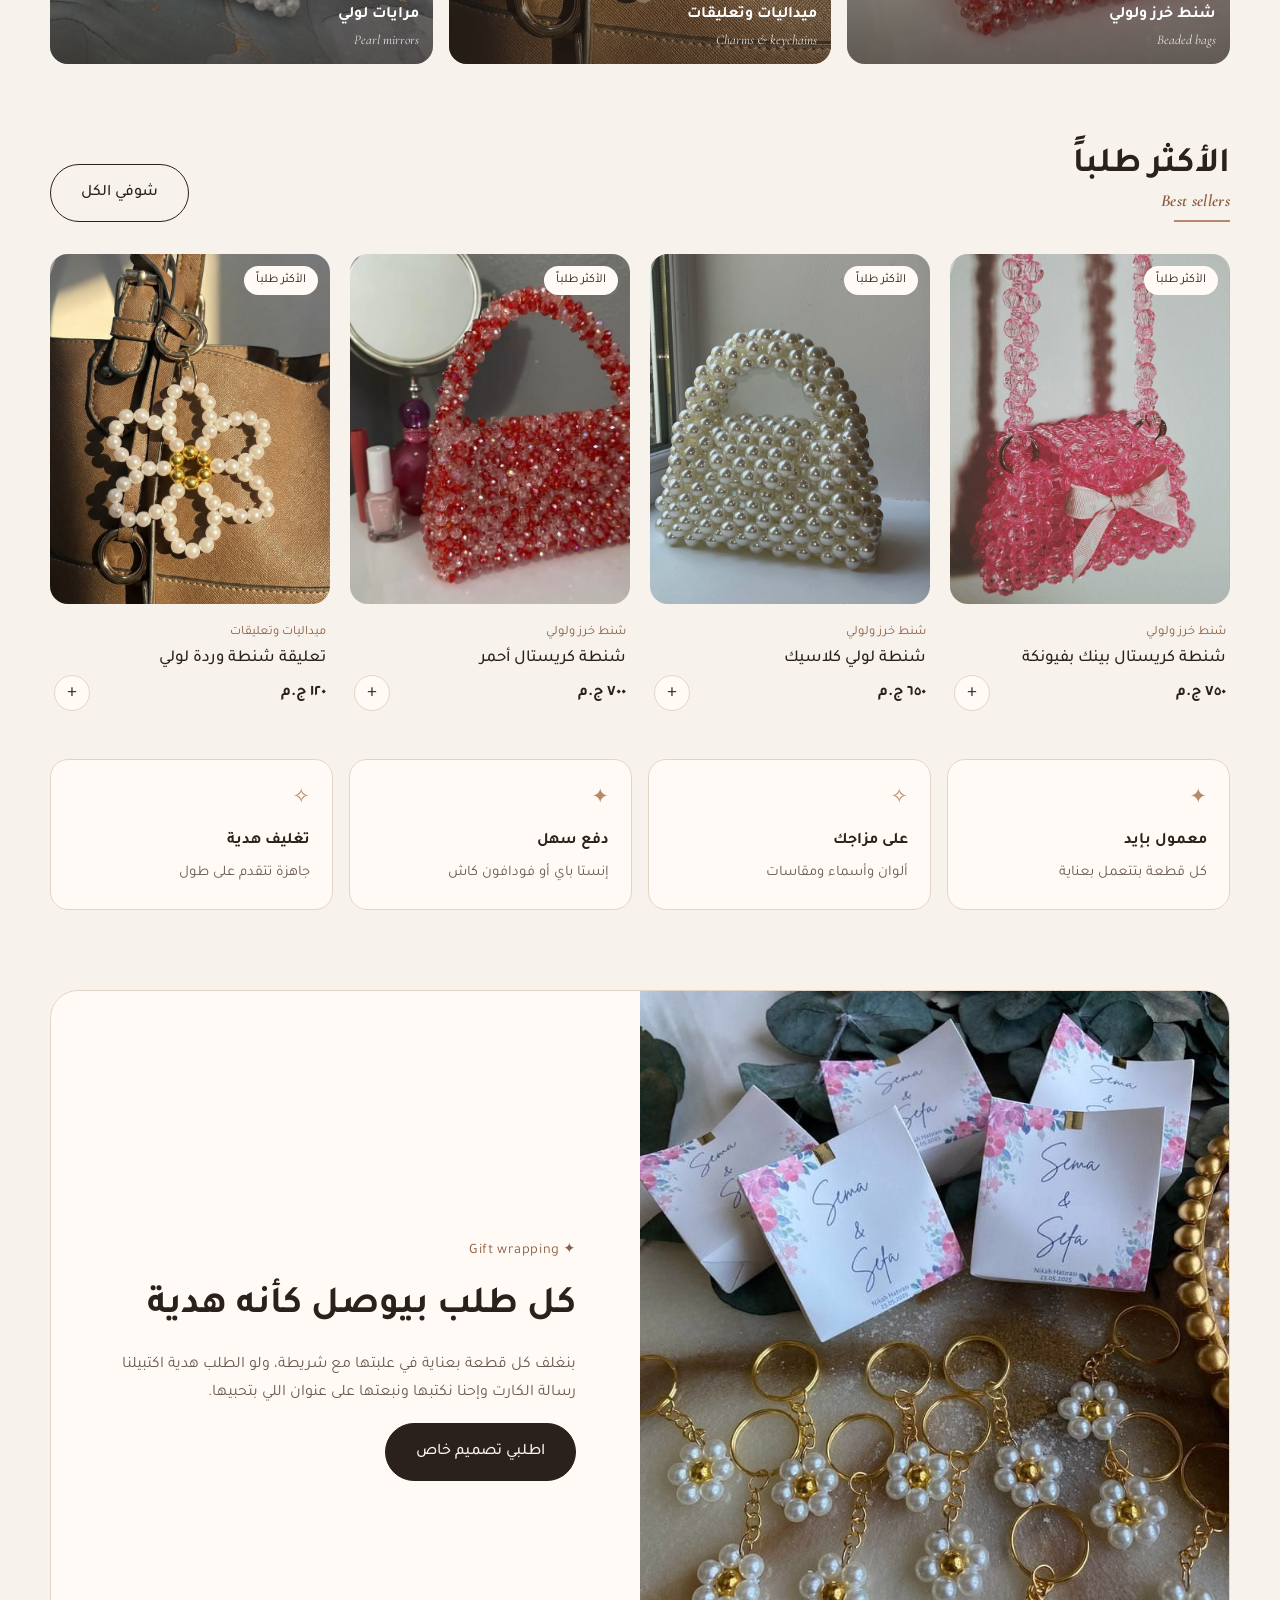
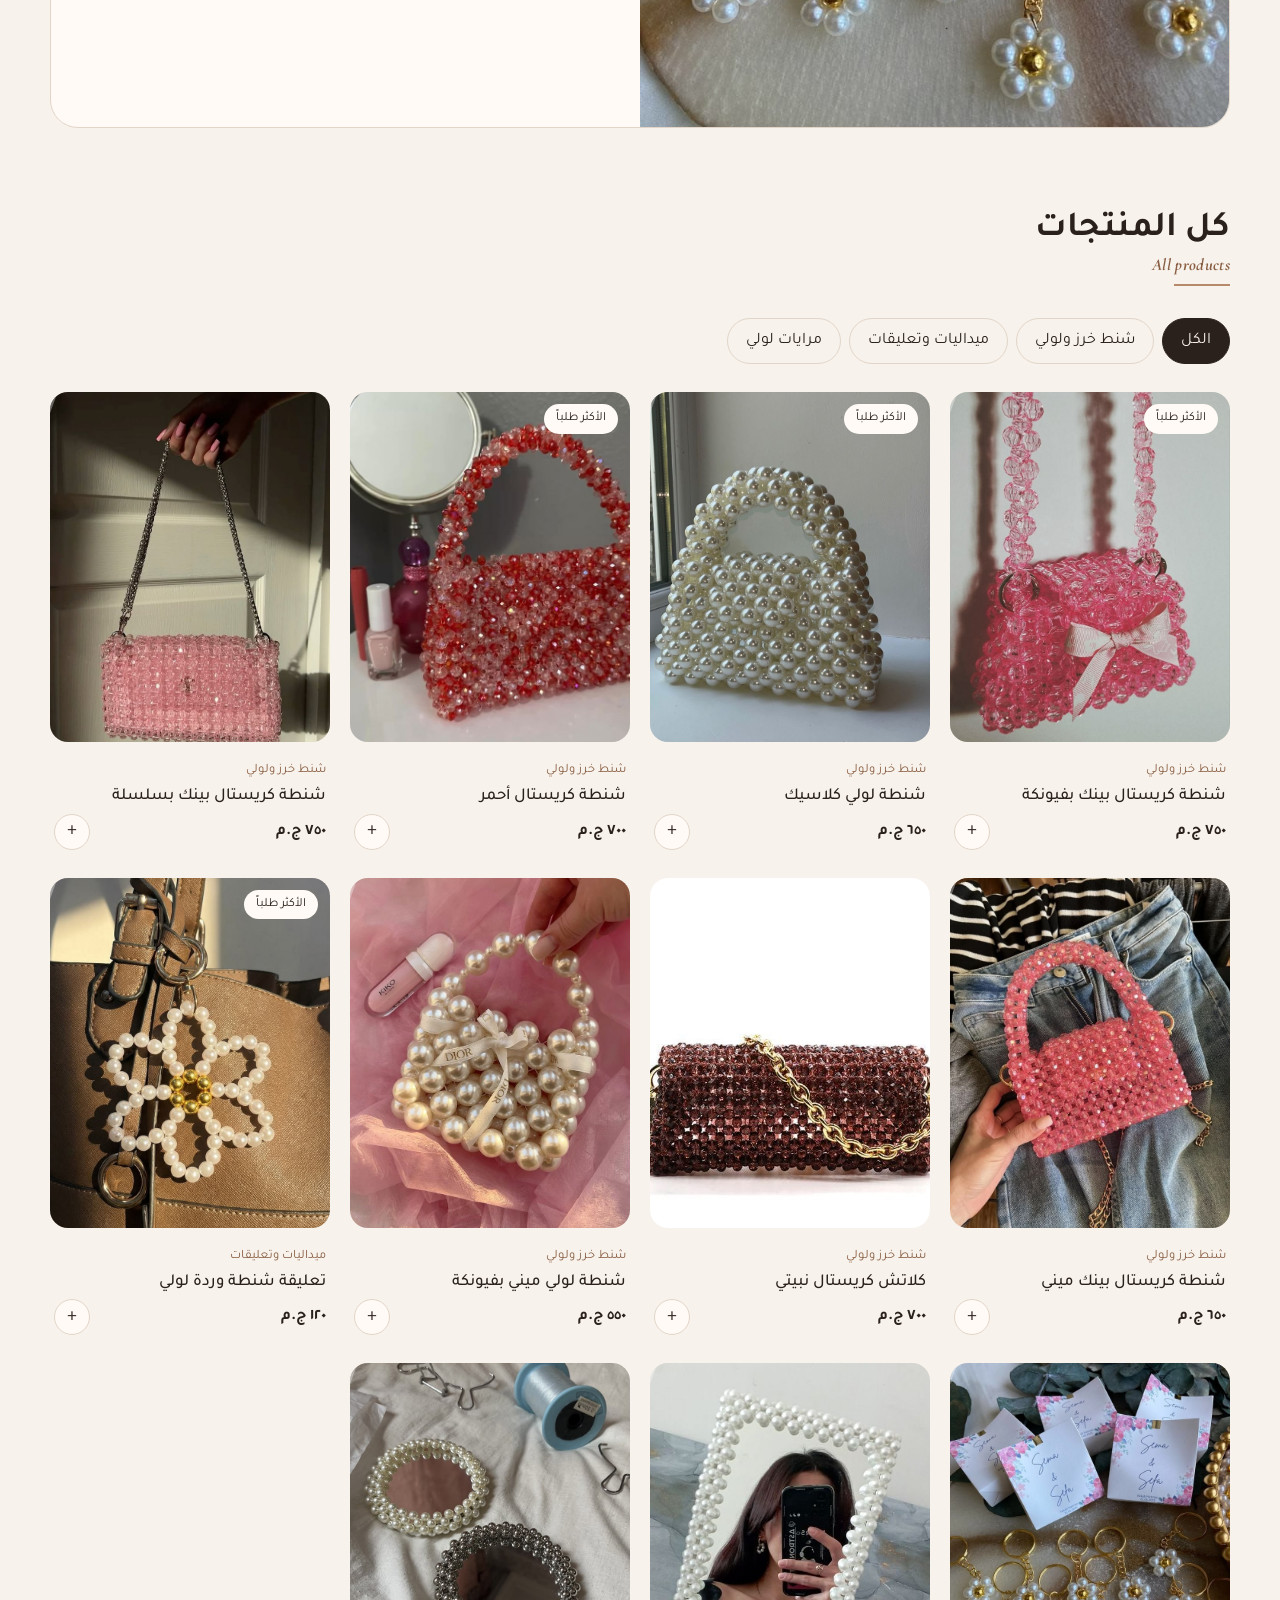
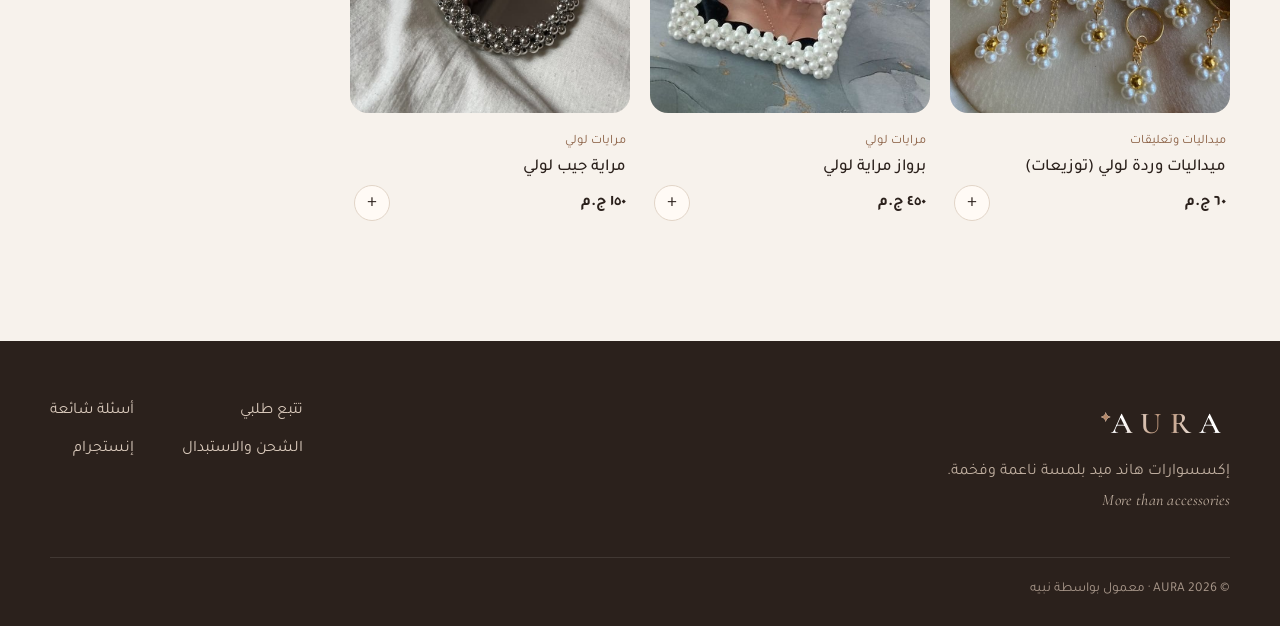
==== commit dce14afb: "Add site-wide animations Intro loader, word-by-word hero entrance with parallax and floating sparkle" ====
--- a/index.html
+++ b/index.html
@@ -18,6 +18,7 @@
 <link rel="preconnect" href="https://fonts.googleapis.com"><link rel="preconnect" href="https://fonts.gstatic.com" crossorigin>
 <link href="https://fonts.googleapis.com/css2?family=Cormorant+Garamond:ital,wght@0,500;0,600;1,500&family=Tajawal:wght@400;500;700&display=swap" rel="stylesheet">
 <link rel="stylesheet" href="css/style.css">
+<link rel="stylesheet" href="css/motion.css">
 </head>
 <body data-page="home">
 <header class="site-header" id="site-header"></header>
@@ -94,5 +95,6 @@
 <script src="js/config.js"></script>
 <script src="js/products.js"></script>
 <script src="js/app.js"></script>
+<script src="js/motion.js"></script>
 </body>
 </html>
--- a/css/style.css
+++ b/css/style.css
@@ -107,8 +107,6 @@
 .section-head { display: flex; align-items: end; justify-content: space-between; gap: 16px; margin-bottom: 32px; }
 .section-head h2 { font-size: clamp(1.6rem, 3vw, 2.2rem); margin: 0; }
 .section-head .en { display: block; color: var(--accent-ink); font-size: 1.05rem; }
-.reveal { opacity: 0; transform: translateY(18px); transition: opacity .7s, transform .7s; }
-.reveal.in { opacity: 1; transform: none; }
 
 /* categories */
 .cats { display: grid; grid-template-columns: repeat(3, 1fr); gap: 16px; }
--- a/css/motion.css
+++ b/css/motion.css
@@ -0,0 +1,212 @@
+/* ---------- Motion layer (loaded after style.css) ---------- */
+
+/* intro loader */
+.loader {
+  position: fixed; inset: 0; z-index: 1000; display: grid; place-items: center; align-content: center; gap: 18px;
+  background: var(--ink); color: var(--bg);
+  transition: clip-path .9s cubic-bezier(.7, 0, .2, 1);
+  clip-path: inset(0 0 0 0);
+}
+.loader.out { clip-path: inset(0 0 100% 0); }
+.loader-word { font-family: var(--serif); font-size: clamp(3rem, 10vw, 6rem); letter-spacing: .3em; direction: ltr; position: relative; }
+.loader-word span { display: inline-block; opacity: 0; transform: translateY(40px) rotate(8deg); animation: letterIn .7s cubic-bezier(.2, .8, .2, 1) forwards; animation-delay: calc(var(--i) * 110ms + 100ms); }
+.loader-word i { position: absolute; top: -.1em; right: -.6em; font-style: normal; font-size: .3em; color: var(--accent); animation: spinIn 1s .6s both cubic-bezier(.2, .8, .2, 1); }
+.loader-line { width: 160px; height: 1px; background: var(--accent); transform-origin: right; animation: line 1.1s .2s both cubic-bezier(.7, 0, .2, 1); }
+@keyframes letterIn { to { opacity: 1; transform: none; } }
+@keyframes spinIn { from { opacity: 0; transform: scale(0) rotate(-180deg); } }
+@keyframes line { from { transform: scaleX(0); } }
+
+/* page fade in / out */
+.motion-on body { opacity: 0; transition: opacity .45s ease; }
+.motion-on body.loaded { opacity: 1; }
+.motion-on body.leaving { opacity: 0; transition-duration: .25s; }
+
+/* scroll progress */
+.progress {
+  position: fixed; top: 0; inset-inline: 0; height: 2px; z-index: 60;
+  background: linear-gradient(90deg, var(--accent-ink), var(--accent), var(--blush));
+  transform: scaleX(0); transform-origin: right;
+}
+
+/* header shrinks on scroll */
+.site-header { transition: box-shadow .3s, background .3s; }
+.site-header.scrolled { box-shadow: 0 8px 24px -18px rgba(74, 48, 32, .5); }
+.header-inner { transition: height .3s; }
+.site-header.scrolled .header-inner { height: 60px; }
+.logo span { display: inline-block; animation: twirl 6s ease-in-out infinite; }
+@keyframes twirl { 0%, 80%, 100% { transform: rotate(0) scale(1); } 88% { transform: rotate(180deg) scale(1.4); } }
+.nav a::before {
+  content: ''; position: absolute; inset-inline: 0; bottom: -4px; height: 1px; background: var(--accent);
+  transform: scaleX(0); transform-origin: left; transition: transform .35s cubic-bezier(.2, .8, .2, 1);
+}
+.nav a:hover::before { transform: scaleX(1); transform-origin: right; }
+
+/* hero entrance */
+.motion-on .hero .eyebrow,
+.motion-on .hero .sub,
+.motion-on .hero .lead,
+.motion-on .hero-cta,
+.motion-on .hero h1 .en { opacity: 0; transform: translateY(24px); animation: up .9s cubic-bezier(.2, .8, .2, 1) forwards; }
+.motion-on .hero .eyebrow { animation-delay: .15s; }
+.motion-on .hero h1 .en { animation-delay: .65s; }
+.motion-on .hero .sub { animation-delay: .8s; }
+.motion-on .hero .lead { animation-delay: .95s; }
+.motion-on .hero-cta { animation-delay: 1.1s; }
+.hero h1 .word { display: inline-block; opacity: 0; transform: translateY(60%) rotate(4deg); filter: blur(6px); animation: wordIn 1s cubic-bezier(.2, .8, .2, 1) forwards; animation-delay: calc(.3s + var(--i) * .14s); }
+@keyframes wordIn { to { opacity: 1; transform: none; filter: none; } }
+@keyframes up { to { opacity: 1; transform: none; } }
+
+.motion-on .hero-art { transform: translate(var(--mx, 0), var(--my, 0)); transition: transform .6s cubic-bezier(.2, .8, .2, 1); }
+.motion-on .hero-main { animation: archIn 1.4s .2s cubic-bezier(.7, 0, .2, 1) both; transform: translateY(var(--py, 0)); }
+.motion-on .hero-main img { animation: kenburns 18s ease-in-out infinite alternate; }
+.motion-on .hero-small { animation: popIn .9s 1.1s cubic-bezier(.3, 1.6, .5, 1) both; translate: 0 var(--py, 0); }
+.motion-on .hero-small img { animation: spinSlow 40s linear infinite; }
+.motion-on .hero-badge { animation: popIn .8s 1.4s cubic-bezier(.3, 1.6, .5, 1) both, bob 4s 2.2s ease-in-out infinite; }
+@keyframes archIn { from { clip-path: inset(100% 0 0 0 round 240px 240px 18px 18px); } to { clip-path: inset(0 0 0 0 round 240px 240px 18px 18px); } }
+@keyframes kenburns { from { transform: scale(1.02); } to { transform: scale(1.14) translateY(-2%); } }
+@keyframes popIn { from { opacity: 0; transform: scale(.3) rotate(-20deg); } }
+@keyframes spinSlow { to { transform: rotate(360deg) scale(1.15); } }
+@keyframes bob { 50% { transform: translateY(-8px); } }
+
+.intro-delay .hero h1 .word,
+.intro-delay .hero .eyebrow, .intro-delay .hero .sub, .intro-delay .hero .lead, .intro-delay .hero-cta, .intro-delay .hero h1 .en,
+.intro-delay .hero-main, .intro-delay .hero-small, .intro-delay .hero-badge { animation-delay: calc(1.5s + var(--i, 0) * .14s); }
+
+/* hero floating sparkles */
+.hero { position: relative; }
+.sparkle-field { position: absolute; inset: 0; pointer-events: none; overflow: hidden; }
+.sparkle-field span { position: absolute; color: var(--accent); opacity: 0; animation: drift linear infinite; }
+@keyframes drift {
+  0% { opacity: 0; transform: translateY(30px) rotate(0) scale(.6); }
+  20% { opacity: .55; }
+  60% { opacity: .35; }
+  100% { opacity: 0; transform: translateY(-120px) rotate(200deg) scale(1.1); }
+}
+
+/* marquee: pause on hover */
+.marquee:hover .marquee-track { animation-play-state: paused; }
+
+/* scroll reveal */
+.motion-on .will-reveal { opacity: 0; transform: translateY(32px) scale(.98); transition: opacity .8s cubic-bezier(.2, .8, .2, 1), transform .8s cubic-bezier(.2, .8, .2, 1); transition-delay: var(--d, 0ms); }
+.motion-on .will-reveal.in { opacity: 1; transform: none; }
+.motion-on .stagger > .will-reveal { transform: translateY(40px) rotate(1.5deg); }
+.motion-on .stagger > .will-reveal.in { transform: none; }
+.motion-on .gift.will-reveal .gift-media { clip-path: inset(0 0 0 100%); transition: clip-path 1.2s .2s cubic-bezier(.7, 0, .2, 1); }
+.motion-on .gift.will-reveal.in .gift-media { clip-path: inset(0); }
+.motion-on .gift.in .gift-media img { animation: kenburns 14s ease-in-out infinite alternate; }
+
+/* section headings: accent line draws in */
+.section-head h2 { position: relative; padding-bottom: 10px; }
+.section-head h2::after {
+  content: ''; position: absolute; inset-inline-start: 0; bottom: 0; width: 56px; height: 2px; background: var(--accent);
+  transform: scaleX(0); transform-origin: right; transition: transform 1s .3s cubic-bezier(.7, 0, .2, 1);
+}
+.section-head h2.in::after, .motion-off .section-head h2::after { transform: scaleX(1); }
+
+/* cards: tilt + light + lift */
+.card { perspective: 900px; }
+.card-media { transform: rotateX(var(--rx, 0)) rotateY(var(--ry, 0)); transition: transform .5s cubic-bezier(.2, .8, .2, 1), box-shadow .5s; transform-style: preserve-3d; }
+.card:hover .card-media { box-shadow: 0 24px 40px -22px rgba(74, 48, 32, .55); transition-duration: .15s; }
+.card-media::after {
+  content: ''; position: absolute; inset: 0; pointer-events: none; opacity: 0; transition: opacity .4s;
+  background: radial-gradient(circle at var(--lx, 50%) var(--ly, 50%), rgba(255, 255, 255, .45), transparent 55%);
+}
+.card:hover .card-media::after { opacity: 1; }
+.card-media::before {
+  content: ''; position: absolute; top: 0; bottom: 0; width: 40%; left: -60%; z-index: 1; pointer-events: none;
+  background: linear-gradient(100deg, transparent, rgba(255, 255, 255, .5), transparent); transform: skewX(-20deg);
+}
+.card:hover .card-media::before { animation: shine .9s ease; }
+@keyframes shine { to { left: 130%; } }
+.tag { animation: tagPulse 2.8s ease-in-out infinite; z-index: 2; }
+@keyframes tagPulse { 50% { box-shadow: 0 0 0 6px rgba(181, 137, 106, .18); } }
+.card h3 a { background: linear-gradient(var(--accent), var(--accent)) no-repeat right bottom / 0 1px; transition: background-size .4s; }
+.card:hover h3 a { background-size: 100% 1px; background-position: left bottom; }
+
+/* categories */
+.cat { transform: rotateX(var(--rx, 0)) rotateY(var(--ry, 0)); transition: transform .5s cubic-bezier(.2, .8, .2, 1); }
+.cat-label { transition: transform .5s cubic-bezier(.2, .8, .2, 1); }
+.cat:hover .cat-label { transform: translateY(-8px); }
+.cat-label strong::after { content: ' ←'; display: inline-block; opacity: 0; transform: translateX(10px); transition: all .4s; }
+.cat:hover .cat-label strong::after { opacity: 1; transform: none; }
+
+/* buttons: magnetic + shimmer + ripple */
+.btn, .icon-add, .cart-btn { position: relative; overflow: hidden; translate: var(--tx, 0) var(--ty, 0); transition: translate .3s cubic-bezier(.2, .8, .2, 1), transform .2s, background .2s, color .2s, border-color .2s; }
+.btn::after {
+  content: ''; position: absolute; top: 0; bottom: 0; width: 50%; left: -70%;
+  background: linear-gradient(100deg, transparent, rgba(255, 255, 255, .35), transparent); transform: skewX(-20deg);
+}
+.btn:hover::after { animation: shine .8s ease; }
+.motion-on .hero-cta .btn:first-child::after { animation: shine 1.2s 3s ease, shineLoop 5s 5s ease infinite; }
+@keyframes shineLoop { 0%, 75% { left: -70%; } 100% { left: 130%; } }
+.ripple { position: absolute; border-radius: 50%; background: currentColor; opacity: .25; transform: scale(0); animation: ripple .65s ease-out forwards; pointer-events: none; }
+@keyframes ripple { to { transform: scale(1); opacity: 0; } }
+.icon-add:hover { transform: rotate(90deg); }
+
+/* cart icon bump + fly */
+.cart-btn.bump { animation: bump .6s .75s cubic-bezier(.3, 1.8, .5, 1); }
+.cart-btn.bump .badge { animation: badge .6s .8s cubic-bezier(.3, 1.8, .5, 1); }
+@keyframes bump { 30% { transform: scale(1.3) rotate(-10deg); } 60% { transform: scale(.9) rotate(6deg); } }
+@keyframes badge { 40% { transform: scale(1.7); } }
+.fly { position: fixed; z-index: 200; object-fit: cover; pointer-events: none; box-shadow: var(--shadow); }
+.burst { position: fixed; z-index: 201; color: var(--accent); font-size: 12px; pointer-events: none; opacity: 0; animation: burst .8s ease-out forwards; }
+@keyframes burst { 0% { opacity: 1; transform: translate(-50%, -50%) scale(.4); } 100% { opacity: 0; transform: translate(calc(-50% + var(--bx)), calc(-50% + var(--by))) scale(1.2) rotate(120deg); } }
+
+/* cursor sparkle trail */
+.trail { position: fixed; z-index: 300; pointer-events: none; color: var(--accent); font-size: 12px; transform: translate(-50%, -50%); animation: trail .9s ease-out forwards; }
+@keyframes trail { to { opacity: 0; transform: translate(-50%, 10px) scale(.2) rotate(140deg); } }
+
+/* perks */
+.perk { transition: transform .4s cubic-bezier(.2, .8, .2, 1), box-shadow .4s, border-color .4s; }
+.perk:hover { transform: translateY(-6px); box-shadow: var(--shadow); border-color: var(--accent); }
+.perk i { display: inline-block; transition: transform .6s cubic-bezier(.3, 1.6, .5, 1); }
+.perk:hover i { transform: rotate(180deg) scale(1.4); }
+
+/* filters */
+.filters button { transition: all .3s cubic-bezier(.2, .8, .2, 1); }
+.filters button:hover { transform: translateY(-2px); }
+.filters button.active { animation: popIn .4s cubic-bezier(.3, 1.6, .5, 1); }
+
+/* product page */
+.gallery-main img { animation: fadeZoom .6s cubic-bezier(.2, .8, .2, 1); }
+@keyframes fadeZoom { from { opacity: 0; transform: scale(1.06); } }
+.gallery-main { overflow: hidden; }
+.gallery-main:hover img { transform: scale(1.08); transition: transform 1.2s cubic-bezier(.2, .8, .2, 1); }
+.thumbs button { transition: transform .3s, border-color .3s; }
+.thumbs button:hover { transform: translateY(-4px); }
+.price.pop { display: inline-block; animation: popIn .7s .3s cubic-bezier(.3, 1.6, .5, 1) both; }
+details[open] p { animation: up .45s cubic-bezier(.2, .8, .2, 1) both; transform: translateY(8px); opacity: 0; }
+details summary::after { transition: transform .3s; }
+details[open] summary::after { transform: rotate(180deg); }
+
+/* forms */
+input, textarea, select { transition: border-color .3s, box-shadow .3s, transform .3s; }
+input:focus, textarea:focus, select:focus { box-shadow: 0 0 0 5px rgba(181, 137, 106, .15); transform: translateY(-1px); }
+
+/* order page */
+.order-card .status { animation: pulse 2s ease-in-out infinite; }
+@keyframes pulse { 50% { box-shadow: 0 0 0 8px rgba(233, 207, 196, .5); } }
+.order-card .eyebrow { animation: popIn .7s cubic-bezier(.3, 1.6, .5, 1) both; }
+
+/* split media float */
+.split-media .side, .hero-small { will-change: transform; }
+.motion-on .split-media.in .side { animation: bob 5s 1s ease-in-out infinite; }
+
+/* toast bounce */
+.toast.show { animation: toastIn .5s cubic-bezier(.3, 1.6, .5, 1); }
+@keyframes toastIn { from { transform: translate(50%, 30px) scale(.8); } }
+
+/* footer logo shimmer */
+.site-footer .logo { background: linear-gradient(100deg, #fff 40%, var(--accent) 50%, #fff 60%) 200% 0 / 300% 100%; -webkit-background-clip: text; background-clip: text; color: transparent; animation: textShine 6s linear infinite; }
+@keyframes textShine { to { background-position: -100% 0; } }
+
+/* phones: keep it lighter */
+@media (hover: none) {
+  .card-media, .cat { transform: none !important; }
+}
+
+/* respect reduced motion everywhere */
+@media (prefers-reduced-motion: reduce) {
+  *, *::before, *::after { animation: none !important; transition: none !important; }
+  .motion-on body { opacity: 1; }
+}
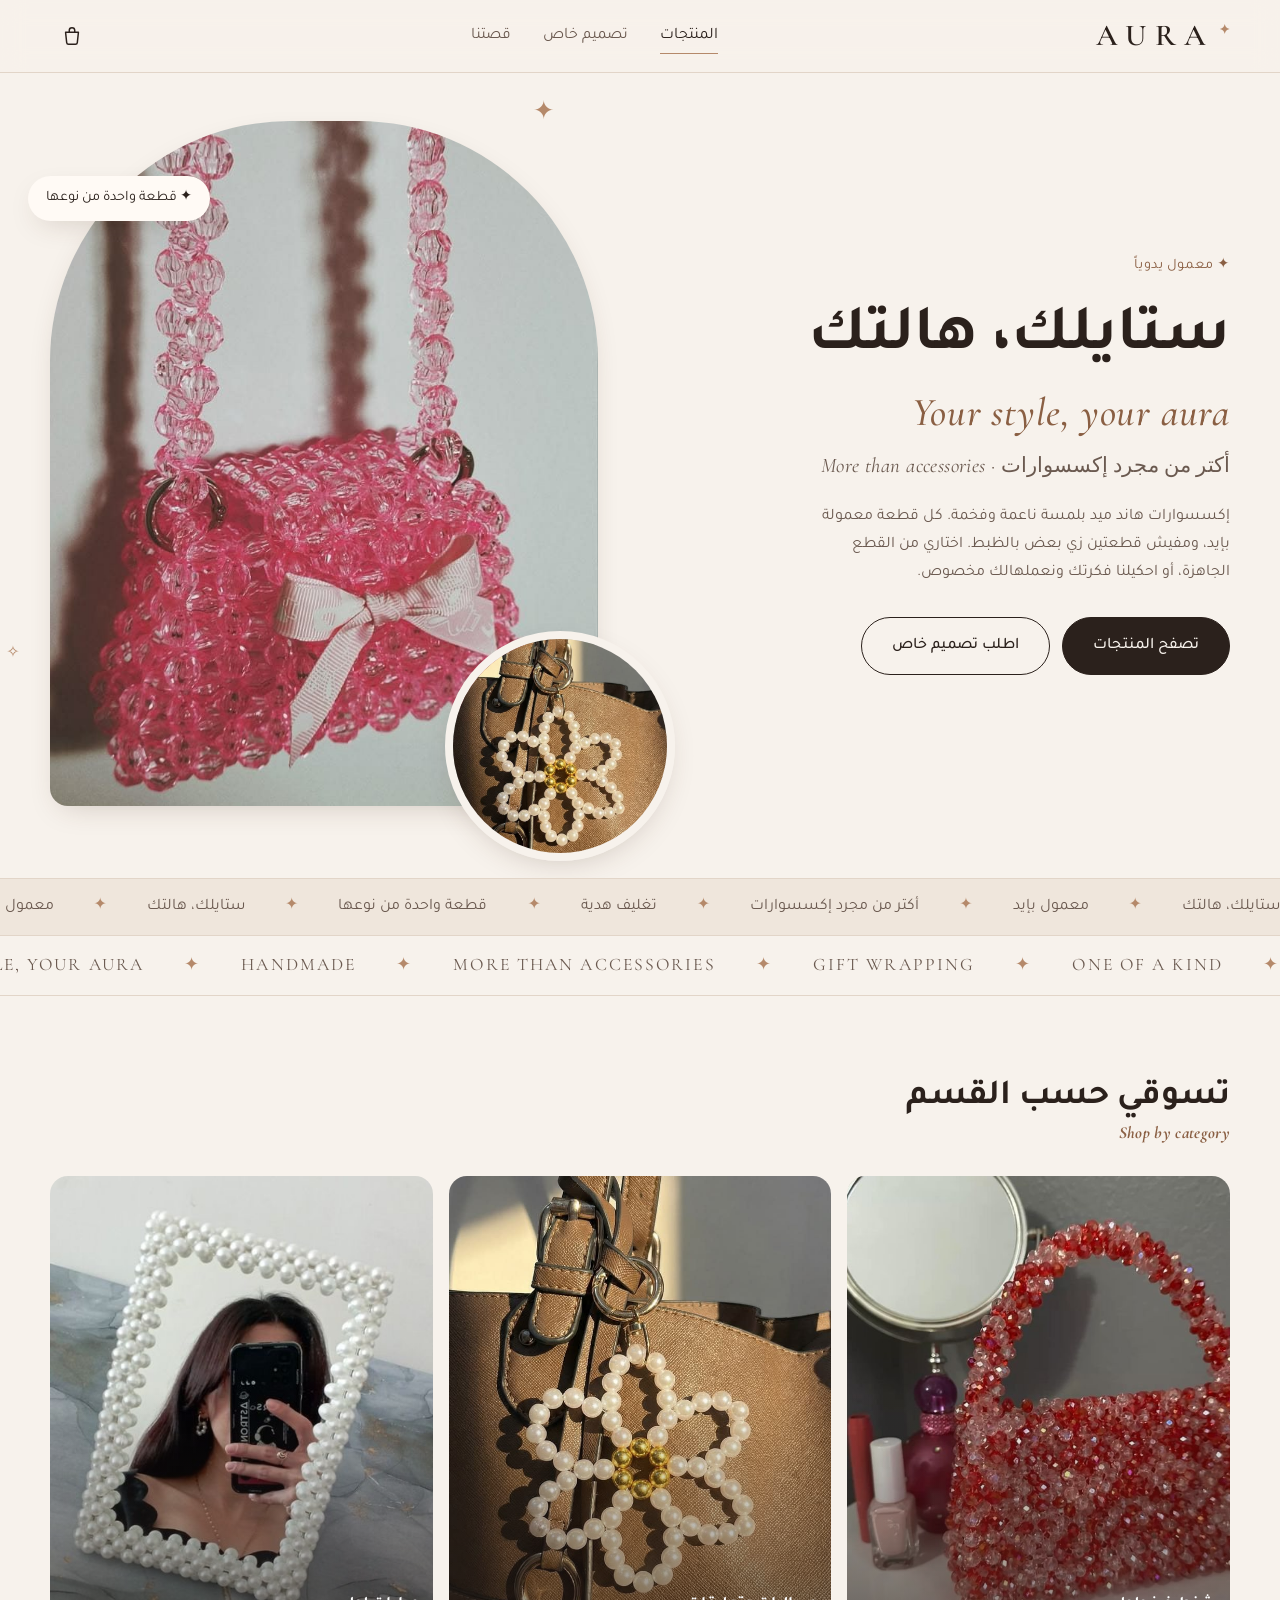
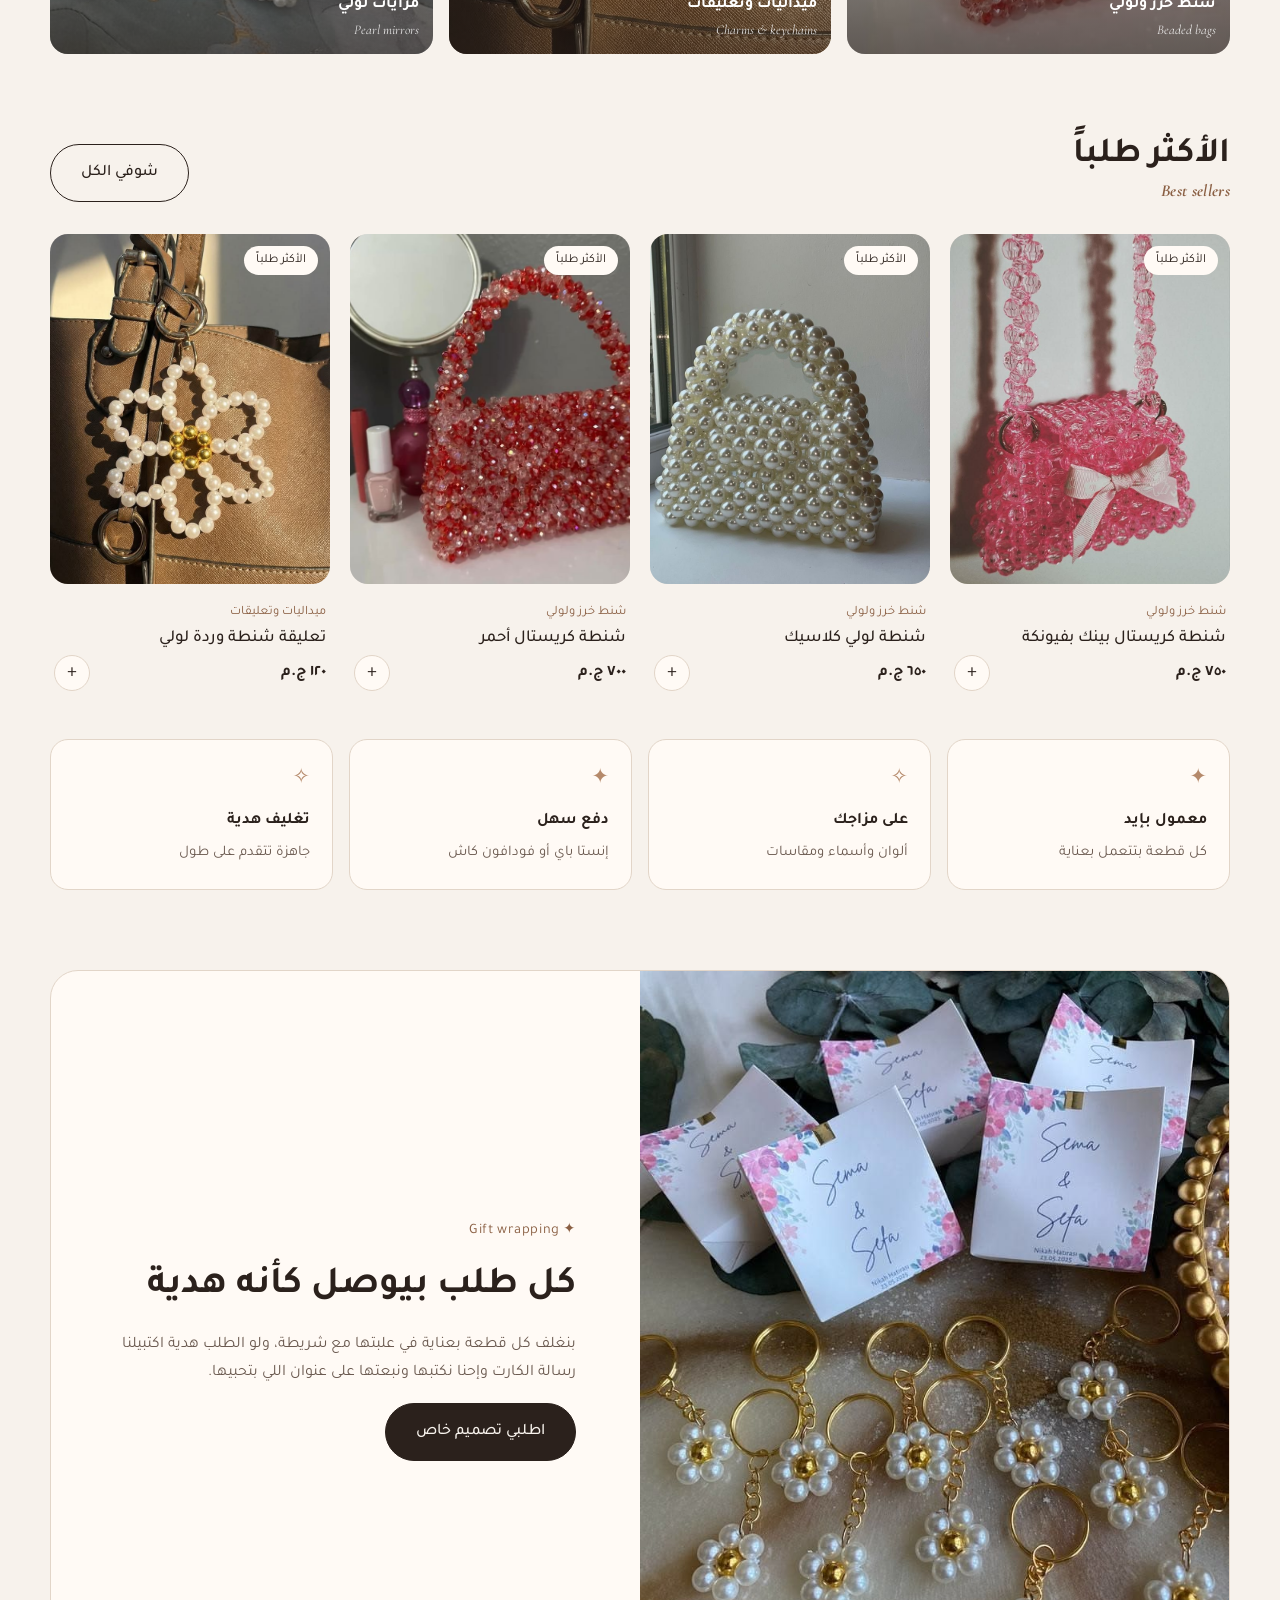
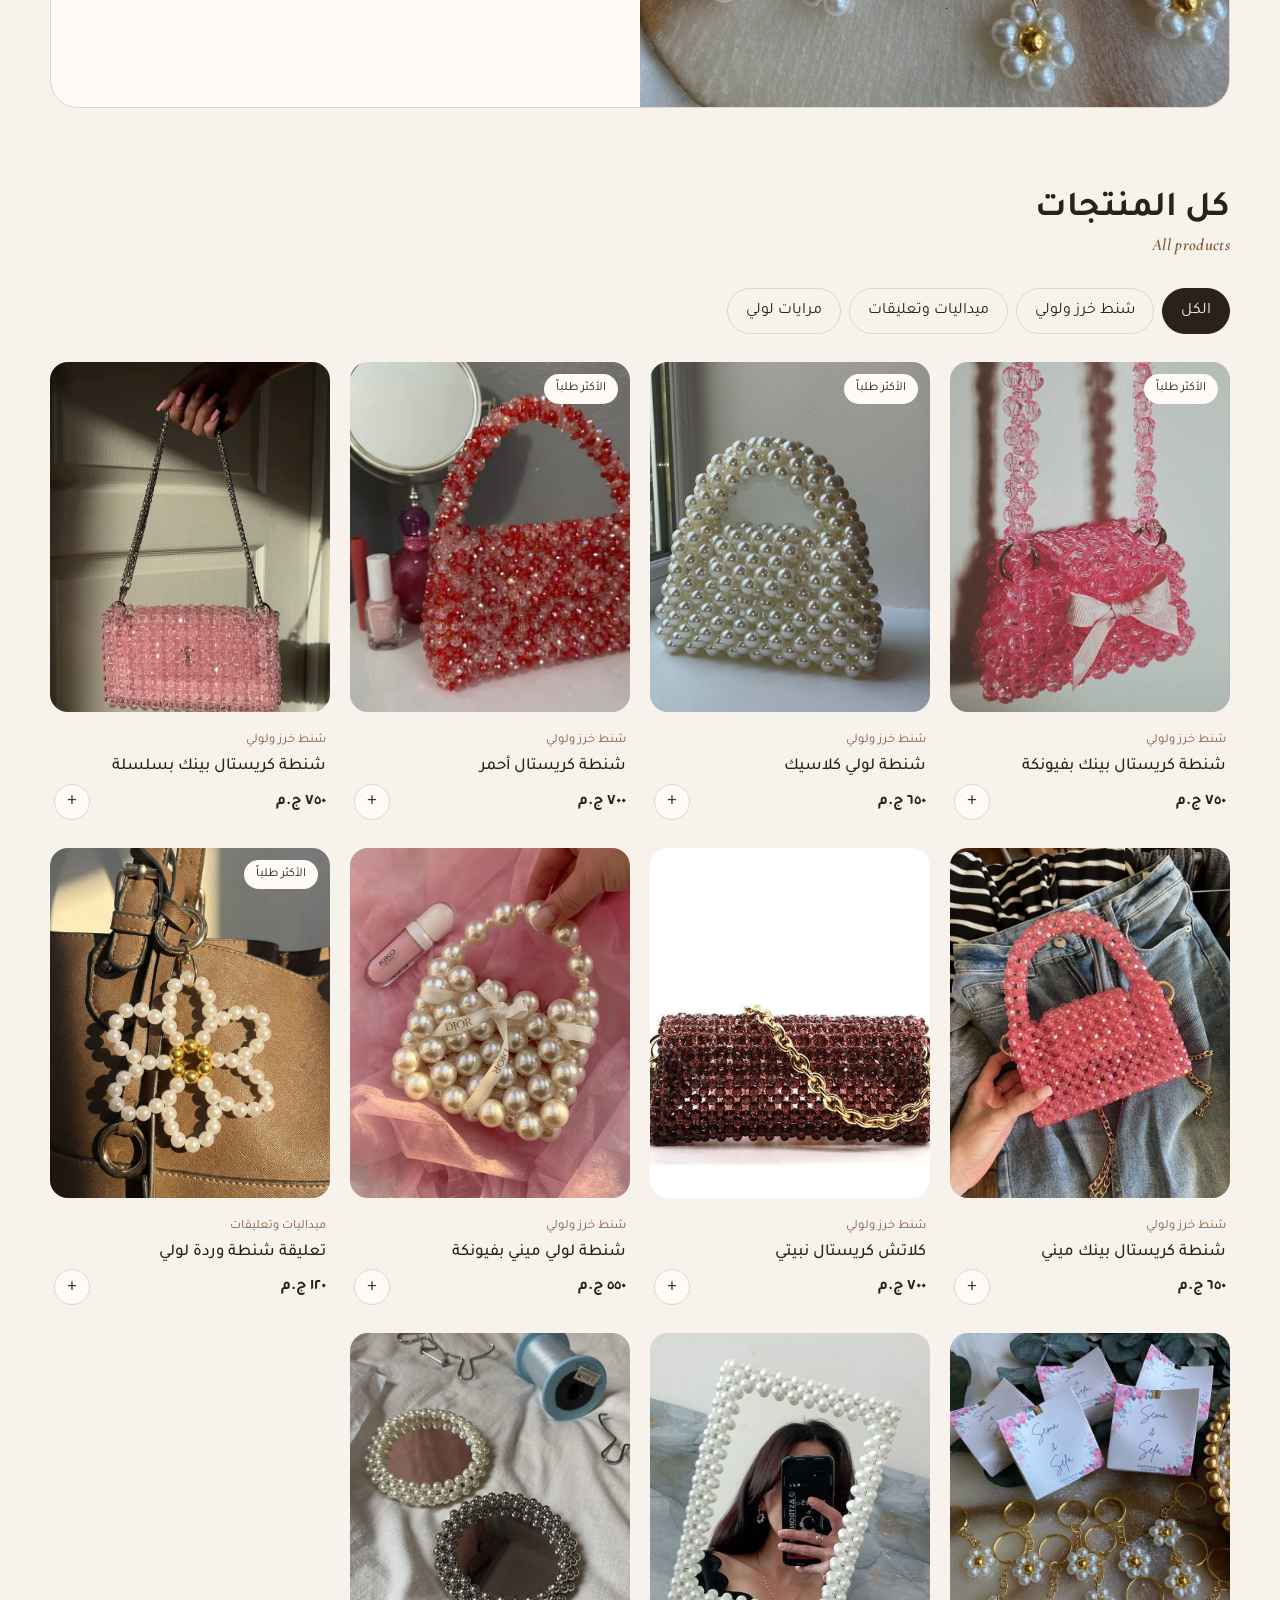
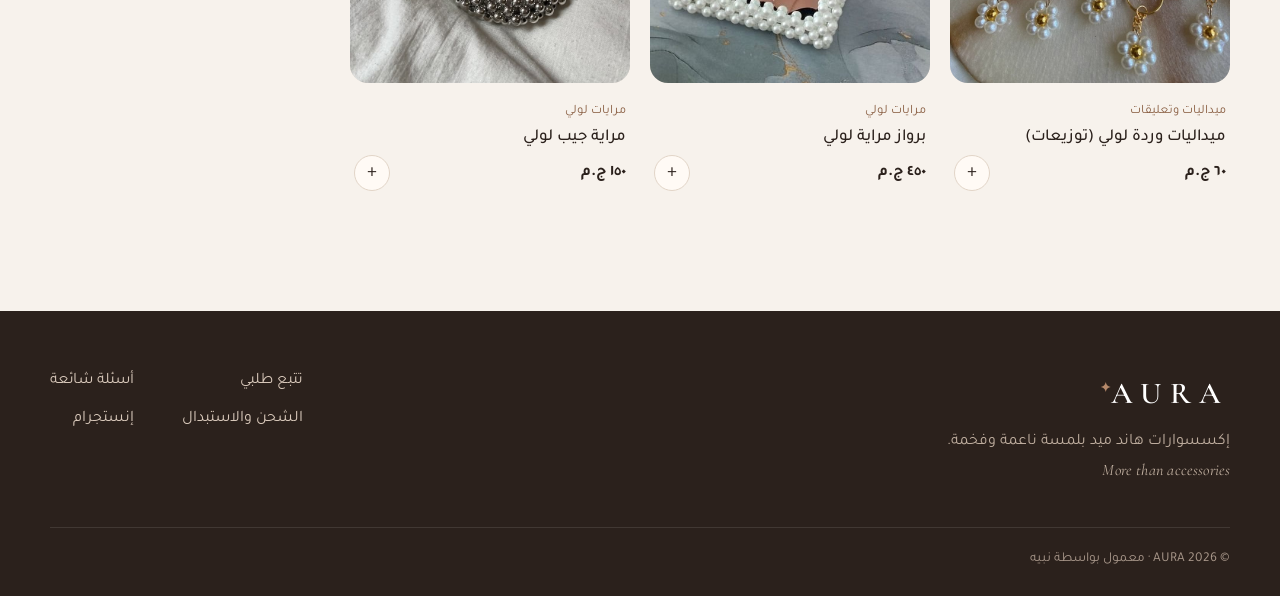
==== commit 7b3e3854: "Remove site-wide animations Reverts the animation layer at the owner's request.  Co-Authored-By: Cla" ====
--- a/index.html
+++ b/index.html
@@ -18,7 +18,6 @@
 <link rel="preconnect" href="https://fonts.googleapis.com"><link rel="preconnect" href="https://fonts.gstatic.com" crossorigin>
 <link href="https://fonts.googleapis.com/css2?family=Cormorant+Garamond:ital,wght@0,500;0,600;1,500&family=Tajawal:wght@400;500;700&display=swap" rel="stylesheet">
 <link rel="stylesheet" href="css/style.css">
-<link rel="stylesheet" href="css/motion.css">
 </head>
 <body data-page="home">
 <header class="site-header" id="site-header"></header>
@@ -95,6 +94,5 @@
 <script src="js/config.js"></script>
 <script src="js/products.js"></script>
 <script src="js/app.js"></script>
-<script src="js/motion.js"></script>
 </body>
 </html>
--- a/css/style.css
+++ b/css/style.css
@@ -107,6 +107,8 @@
 .section-head { display: flex; align-items: end; justify-content: space-between; gap: 16px; margin-bottom: 32px; }
 .section-head h2 { font-size: clamp(1.6rem, 3vw, 2.2rem); margin: 0; }
 .section-head .en { display: block; color: var(--accent-ink); font-size: 1.05rem; }
+.reveal { opacity: 0; transform: translateY(18px); transition: opacity .7s, transform .7s; }
+.reveal.in { opacity: 1; transform: none; }
 
 /* categories */
 .cats { display: grid; grid-template-columns: repeat(3, 1fr); gap: 16px; }
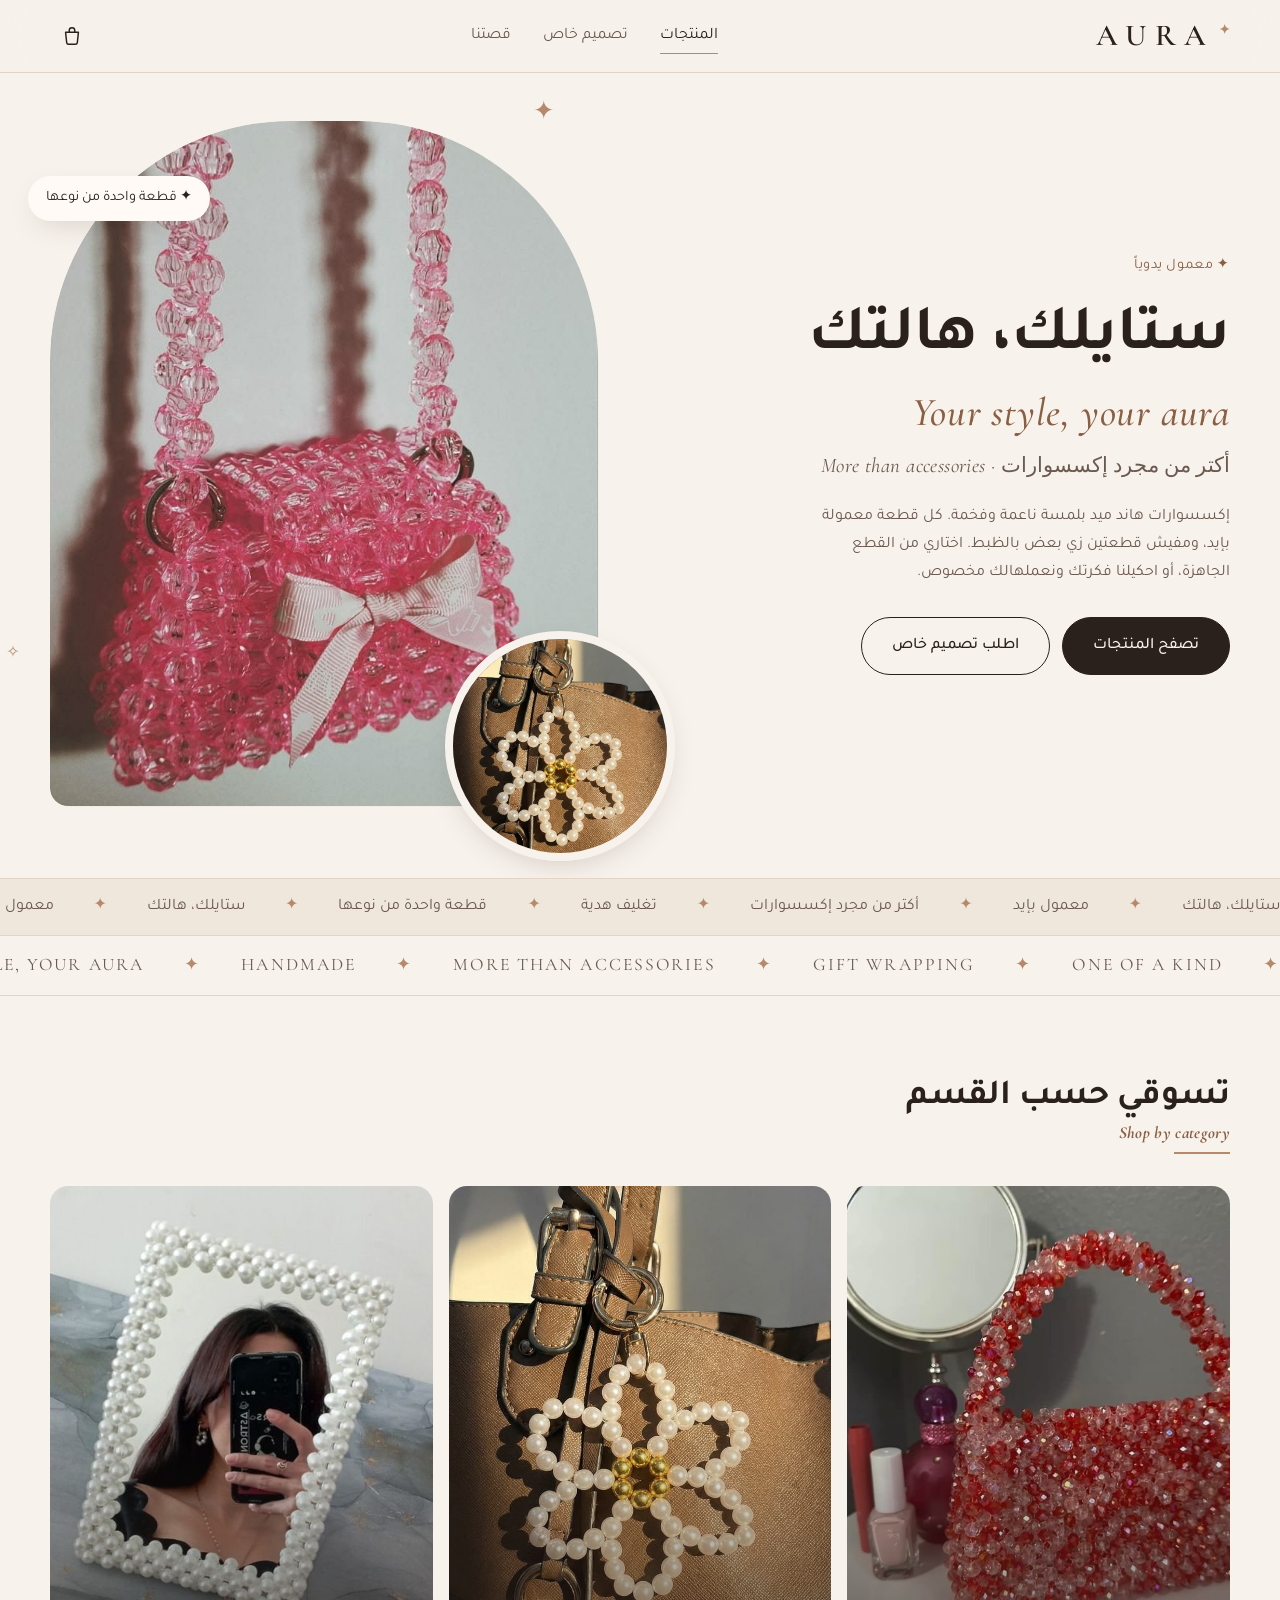
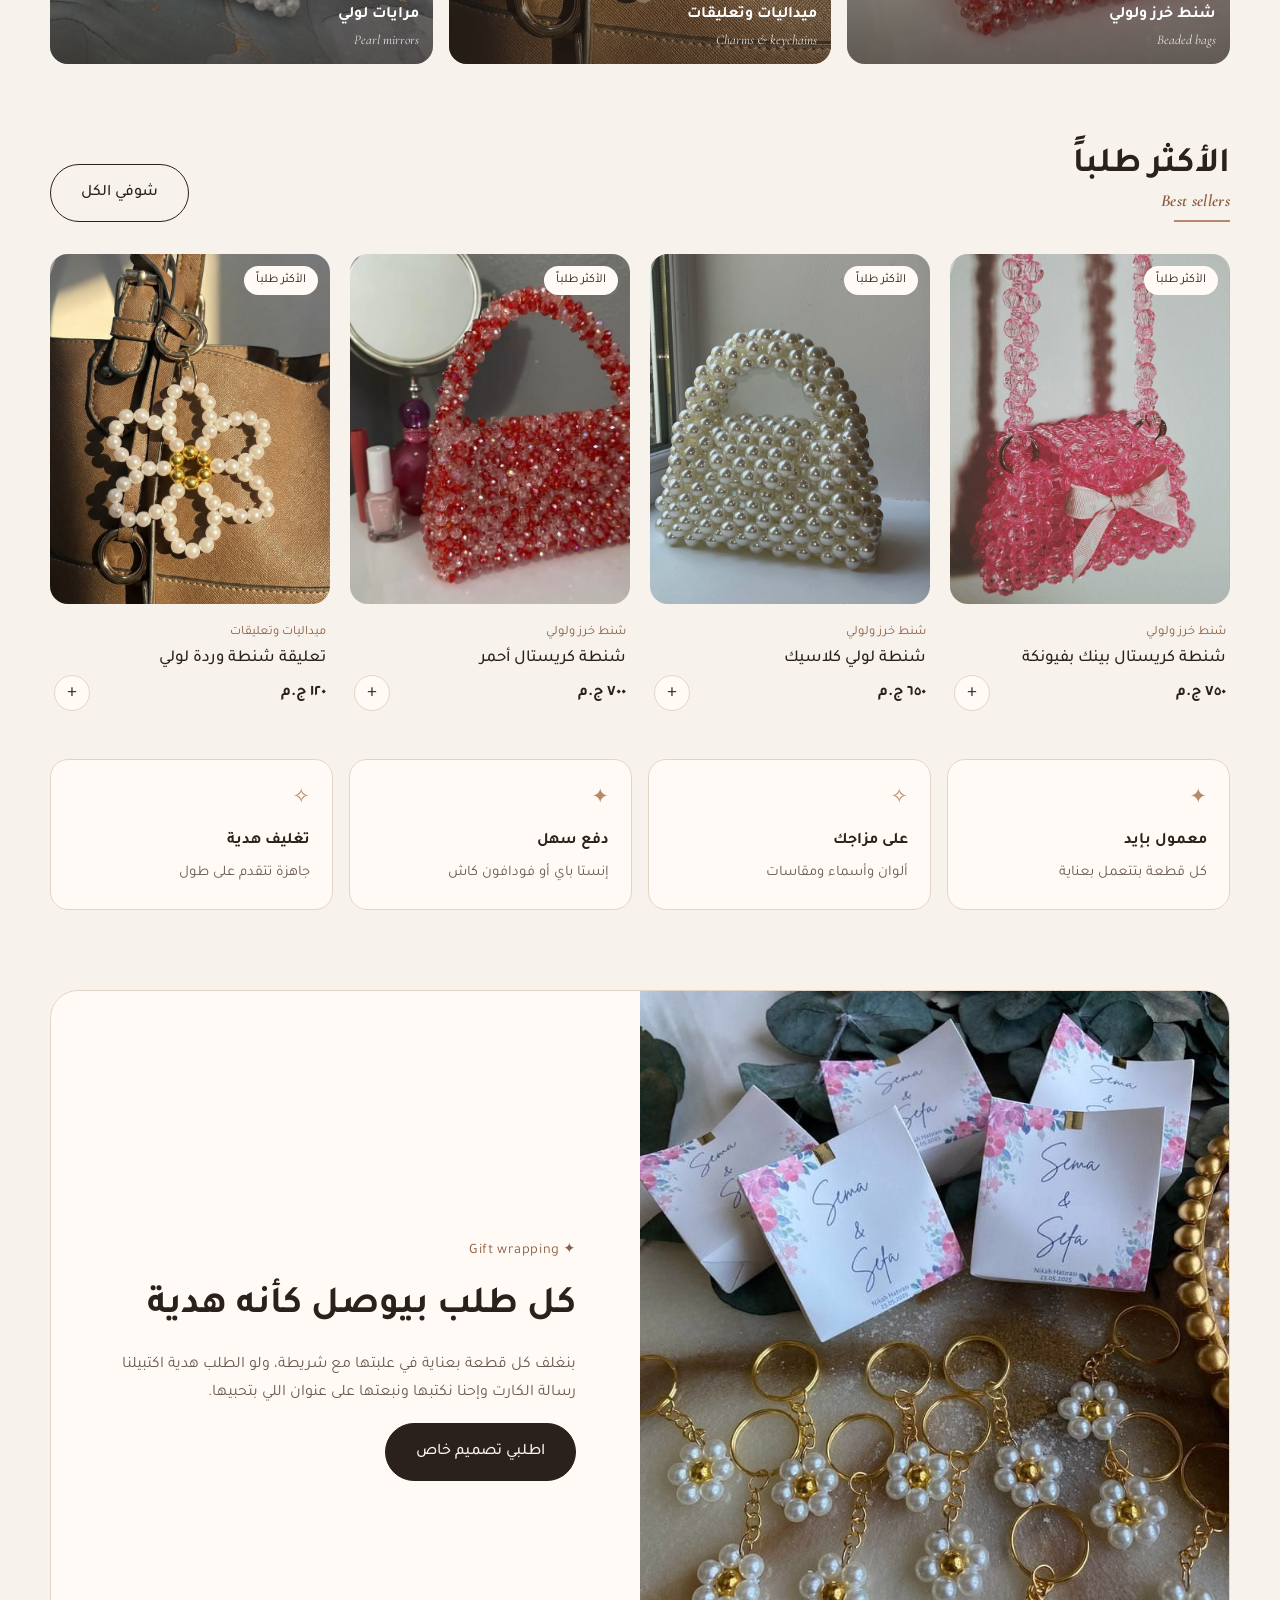
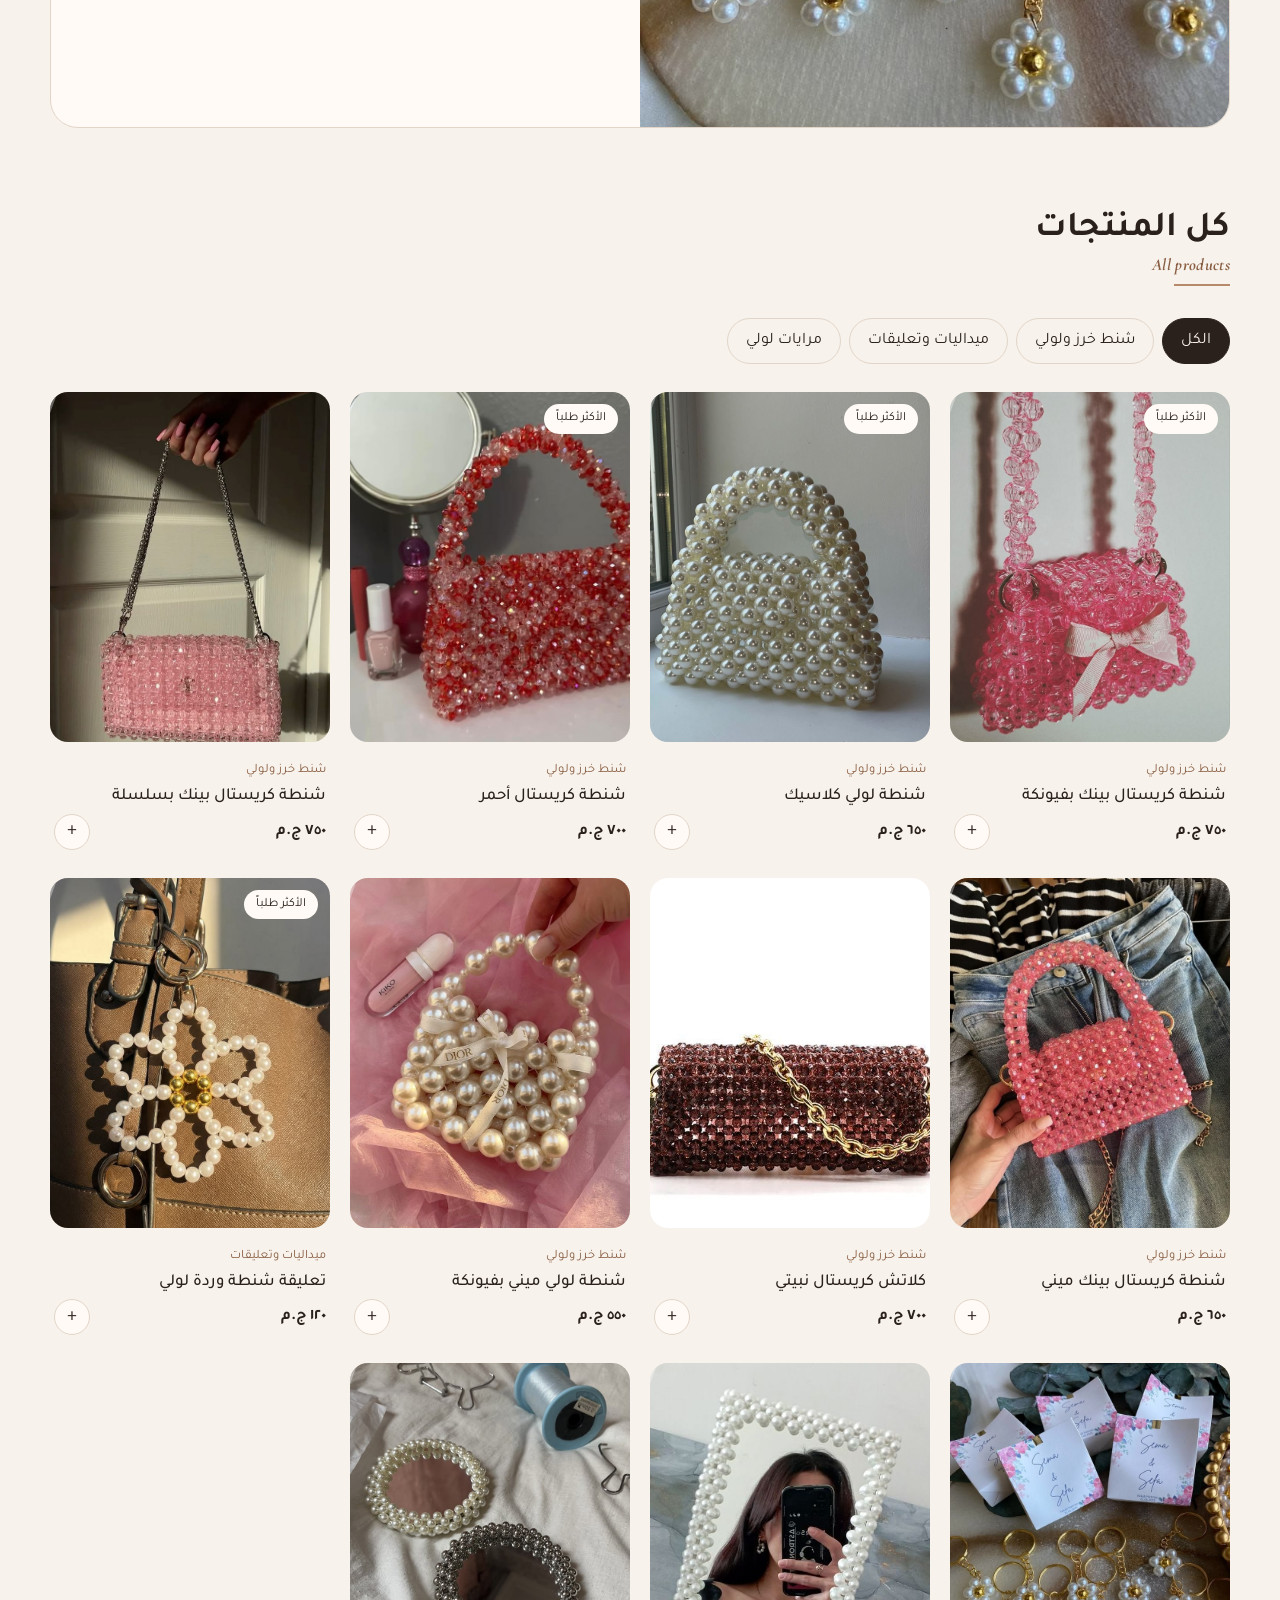
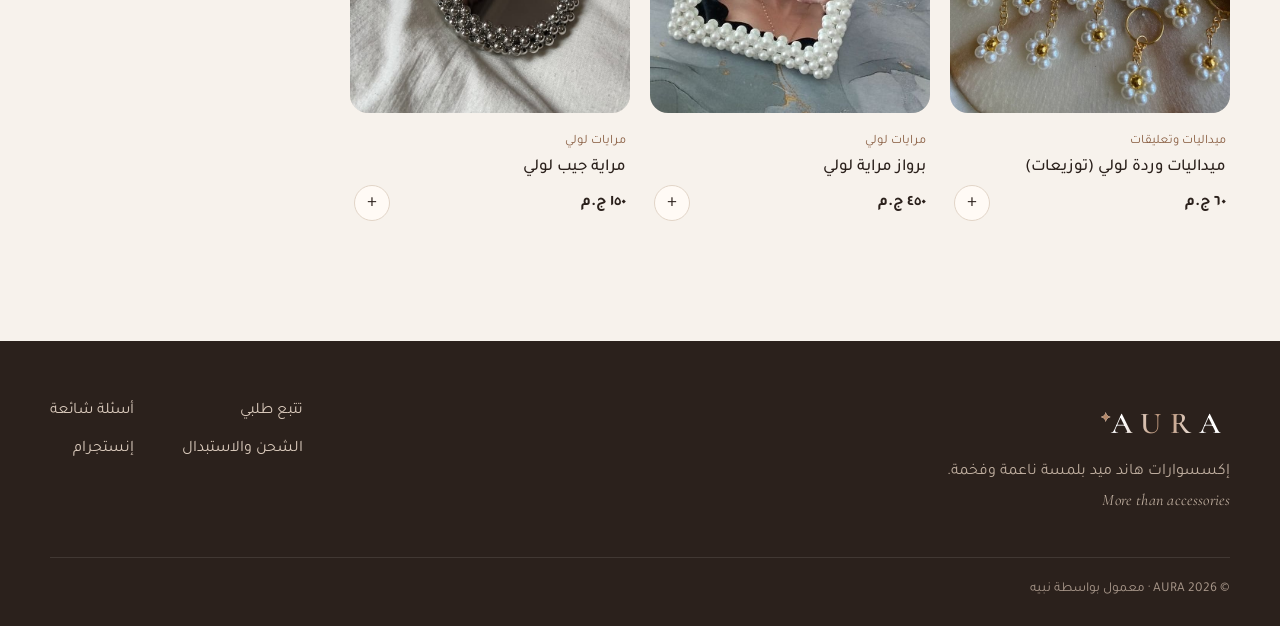
==== commit c7597ea4: "Restore site-wide animations Co-Authored-By: Claude Opus 5.5 (1M context) <noreply@anthropic.com> Cl" ====
--- a/index.html
+++ b/index.html
@@ -18,6 +18,7 @@
 <link rel="preconnect" href="https://fonts.googleapis.com"><link rel="preconnect" href="https://fonts.gstatic.com" crossorigin>
 <link href="https://fonts.googleapis.com/css2?family=Cormorant+Garamond:ital,wght@0,500;0,600;1,500&family=Tajawal:wght@400;500;700&display=swap" rel="stylesheet">
 <link rel="stylesheet" href="css/style.css">
+<link rel="stylesheet" href="css/motion.css">
 </head>
 <body data-page="home">
 <header class="site-header" id="site-header"></header>
@@ -94,5 +95,6 @@
 <script src="js/config.js"></script>
 <script src="js/products.js"></script>
 <script src="js/app.js"></script>
+<script src="js/motion.js"></script>
 </body>
 </html>
--- a/css/style.css
+++ b/css/style.css
@@ -107,8 +107,6 @@
 .section-head { display: flex; align-items: end; justify-content: space-between; gap: 16px; margin-bottom: 32px; }
 .section-head h2 { font-size: clamp(1.6rem, 3vw, 2.2rem); margin: 0; }
 .section-head .en { display: block; color: var(--accent-ink); font-size: 1.05rem; }
-.reveal { opacity: 0; transform: translateY(18px); transition: opacity .7s, transform .7s; }
-.reveal.in { opacity: 1; transform: none; }
 
 /* categories */
 .cats { display: grid; grid-template-columns: repeat(3, 1fr); gap: 16px; }
--- a/css/motion.css
+++ b/css/motion.css
@@ -0,0 +1,212 @@
+/* ---------- Motion layer (loaded after style.css) ---------- */
+
+/* intro loader */
+.loader {
+  position: fixed; inset: 0; z-index: 1000; display: grid; place-items: center; align-content: center; gap: 18px;
+  background: var(--ink); color: var(--bg);
+  transition: clip-path .9s cubic-bezier(.7, 0, .2, 1);
+  clip-path: inset(0 0 0 0);
+}
+.loader.out { clip-path: inset(0 0 100% 0); }
+.loader-word { font-family: var(--serif); font-size: clamp(3rem, 10vw, 6rem); letter-spacing: .3em; direction: ltr; position: relative; }
+.loader-word span { display: inline-block; opacity: 0; transform: translateY(40px) rotate(8deg); animation: letterIn .7s cubic-bezier(.2, .8, .2, 1) forwards; animation-delay: calc(var(--i) * 110ms + 100ms); }
+.loader-word i { position: absolute; top: -.1em; right: -.6em; font-style: normal; font-size: .3em; color: var(--accent); animation: spinIn 1s .6s both cubic-bezier(.2, .8, .2, 1); }
+.loader-line { width: 160px; height: 1px; background: var(--accent); transform-origin: right; animation: line 1.1s .2s both cubic-bezier(.7, 0, .2, 1); }
+@keyframes letterIn { to { opacity: 1; transform: none; } }
+@keyframes spinIn { from { opacity: 0; transform: scale(0) rotate(-180deg); } }
+@keyframes line { from { transform: scaleX(0); } }
+
+/* page fade in / out */
+.motion-on body { opacity: 0; transition: opacity .45s ease; }
+.motion-on body.loaded { opacity: 1; }
+.motion-on body.leaving { opacity: 0; transition-duration: .25s; }
+
+/* scroll progress */
+.progress {
+  position: fixed; top: 0; inset-inline: 0; height: 2px; z-index: 60;
+  background: linear-gradient(90deg, var(--accent-ink), var(--accent), var(--blush));
+  transform: scaleX(0); transform-origin: right;
+}
+
+/* header shrinks on scroll */
+.site-header { transition: box-shadow .3s, background .3s; }
+.site-header.scrolled { box-shadow: 0 8px 24px -18px rgba(74, 48, 32, .5); }
+.header-inner { transition: height .3s; }
+.site-header.scrolled .header-inner { height: 60px; }
+.logo span { display: inline-block; animation: twirl 6s ease-in-out infinite; }
+@keyframes twirl { 0%, 80%, 100% { transform: rotate(0) scale(1); } 88% { transform: rotate(180deg) scale(1.4); } }
+.nav a::before {
+  content: ''; position: absolute; inset-inline: 0; bottom: -4px; height: 1px; background: var(--accent);
+  transform: scaleX(0); transform-origin: left; transition: transform .35s cubic-bezier(.2, .8, .2, 1);
+}
+.nav a:hover::before { transform: scaleX(1); transform-origin: right; }
+
+/* hero entrance */
+.motion-on .hero .eyebrow,
+.motion-on .hero .sub,
+.motion-on .hero .lead,
+.motion-on .hero-cta,
+.motion-on .hero h1 .en { opacity: 0; transform: translateY(24px); animation: up .9s cubic-bezier(.2, .8, .2, 1) forwards; }
+.motion-on .hero .eyebrow { animation-delay: .15s; }
+.motion-on .hero h1 .en { animation-delay: .65s; }
+.motion-on .hero .sub { animation-delay: .8s; }
+.motion-on .hero .lead { animation-delay: .95s; }
+.motion-on .hero-cta { animation-delay: 1.1s; }
+.hero h1 .word { display: inline-block; opacity: 0; transform: translateY(60%) rotate(4deg); filter: blur(6px); animation: wordIn 1s cubic-bezier(.2, .8, .2, 1) forwards; animation-delay: calc(.3s + var(--i) * .14s); }
+@keyframes wordIn { to { opacity: 1; transform: none; filter: none; } }
+@keyframes up { to { opacity: 1; transform: none; } }
+
+.motion-on .hero-art { transform: translate(var(--mx, 0), var(--my, 0)); transition: transform .6s cubic-bezier(.2, .8, .2, 1); }
+.motion-on .hero-main { animation: archIn 1.4s .2s cubic-bezier(.7, 0, .2, 1) both; transform: translateY(var(--py, 0)); }
+.motion-on .hero-main img { animation: kenburns 18s ease-in-out infinite alternate; }
+.motion-on .hero-small { animation: popIn .9s 1.1s cubic-bezier(.3, 1.6, .5, 1) both; translate: 0 var(--py, 0); }
+.motion-on .hero-small img { animation: spinSlow 40s linear infinite; }
+.motion-on .hero-badge { animation: popIn .8s 1.4s cubic-bezier(.3, 1.6, .5, 1) both, bob 4s 2.2s ease-in-out infinite; }
+@keyframes archIn { from { clip-path: inset(100% 0 0 0 round 240px 240px 18px 18px); } to { clip-path: inset(0 0 0 0 round 240px 240px 18px 18px); } }
+@keyframes kenburns { from { transform: scale(1.02); } to { transform: scale(1.14) translateY(-2%); } }
+@keyframes popIn { from { opacity: 0; transform: scale(.3) rotate(-20deg); } }
+@keyframes spinSlow { to { transform: rotate(360deg) scale(1.15); } }
+@keyframes bob { 50% { transform: translateY(-8px); } }
+
+.intro-delay .hero h1 .word,
+.intro-delay .hero .eyebrow, .intro-delay .hero .sub, .intro-delay .hero .lead, .intro-delay .hero-cta, .intro-delay .hero h1 .en,
+.intro-delay .hero-main, .intro-delay .hero-small, .intro-delay .hero-badge { animation-delay: calc(1.5s + var(--i, 0) * .14s); }
+
+/* hero floating sparkles */
+.hero { position: relative; }
+.sparkle-field { position: absolute; inset: 0; pointer-events: none; overflow: hidden; }
+.sparkle-field span { position: absolute; color: var(--accent); opacity: 0; animation: drift linear infinite; }
+@keyframes drift {
+  0% { opacity: 0; transform: translateY(30px) rotate(0) scale(.6); }
+  20% { opacity: .55; }
+  60% { opacity: .35; }
+  100% { opacity: 0; transform: translateY(-120px) rotate(200deg) scale(1.1); }
+}
+
+/* marquee: pause on hover */
+.marquee:hover .marquee-track { animation-play-state: paused; }
+
+/* scroll reveal */
+.motion-on .will-reveal { opacity: 0; transform: translateY(32px) scale(.98); transition: opacity .8s cubic-bezier(.2, .8, .2, 1), transform .8s cubic-bezier(.2, .8, .2, 1); transition-delay: var(--d, 0ms); }
+.motion-on .will-reveal.in { opacity: 1; transform: none; }
+.motion-on .stagger > .will-reveal { transform: translateY(40px) rotate(1.5deg); }
+.motion-on .stagger > .will-reveal.in { transform: none; }
+.motion-on .gift.will-reveal .gift-media { clip-path: inset(0 0 0 100%); transition: clip-path 1.2s .2s cubic-bezier(.7, 0, .2, 1); }
+.motion-on .gift.will-reveal.in .gift-media { clip-path: inset(0); }
+.motion-on .gift.in .gift-media img { animation: kenburns 14s ease-in-out infinite alternate; }
+
+/* section headings: accent line draws in */
+.section-head h2 { position: relative; padding-bottom: 10px; }
+.section-head h2::after {
+  content: ''; position: absolute; inset-inline-start: 0; bottom: 0; width: 56px; height: 2px; background: var(--accent);
+  transform: scaleX(0); transform-origin: right; transition: transform 1s .3s cubic-bezier(.7, 0, .2, 1);
+}
+.section-head h2.in::after, .motion-off .section-head h2::after { transform: scaleX(1); }
+
+/* cards: tilt + light + lift */
+.card { perspective: 900px; }
+.card-media { transform: rotateX(var(--rx, 0)) rotateY(var(--ry, 0)); transition: transform .5s cubic-bezier(.2, .8, .2, 1), box-shadow .5s; transform-style: preserve-3d; }
+.card:hover .card-media { box-shadow: 0 24px 40px -22px rgba(74, 48, 32, .55); transition-duration: .15s; }
+.card-media::after {
+  content: ''; position: absolute; inset: 0; pointer-events: none; opacity: 0; transition: opacity .4s;
+  background: radial-gradient(circle at var(--lx, 50%) var(--ly, 50%), rgba(255, 255, 255, .45), transparent 55%);
+}
+.card:hover .card-media::after { opacity: 1; }
+.card-media::before {
+  content: ''; position: absolute; top: 0; bottom: 0; width: 40%; left: -60%; z-index: 1; pointer-events: none;
+  background: linear-gradient(100deg, transparent, rgba(255, 255, 255, .5), transparent); transform: skewX(-20deg);
+}
+.card:hover .card-media::before { animation: shine .9s ease; }
+@keyframes shine { to { left: 130%; } }
+.tag { animation: tagPulse 2.8s ease-in-out infinite; z-index: 2; }
+@keyframes tagPulse { 50% { box-shadow: 0 0 0 6px rgba(181, 137, 106, .18); } }
+.card h3 a { background: linear-gradient(var(--accent), var(--accent)) no-repeat right bottom / 0 1px; transition: background-size .4s; }
+.card:hover h3 a { background-size: 100% 1px; background-position: left bottom; }
+
+/* categories */
+.cat { transform: rotateX(var(--rx, 0)) rotateY(var(--ry, 0)); transition: transform .5s cubic-bezier(.2, .8, .2, 1); }
+.cat-label { transition: transform .5s cubic-bezier(.2, .8, .2, 1); }
+.cat:hover .cat-label { transform: translateY(-8px); }
+.cat-label strong::after { content: ' ←'; display: inline-block; opacity: 0; transform: translateX(10px); transition: all .4s; }
+.cat:hover .cat-label strong::after { opacity: 1; transform: none; }
+
+/* buttons: magnetic + shimmer + ripple */
+.btn, .icon-add, .cart-btn { position: relative; overflow: hidden; translate: var(--tx, 0) var(--ty, 0); transition: translate .3s cubic-bezier(.2, .8, .2, 1), transform .2s, background .2s, color .2s, border-color .2s; }
+.btn::after {
+  content: ''; position: absolute; top: 0; bottom: 0; width: 50%; left: -70%;
+  background: linear-gradient(100deg, transparent, rgba(255, 255, 255, .35), transparent); transform: skewX(-20deg);
+}
+.btn:hover::after { animation: shine .8s ease; }
+.motion-on .hero-cta .btn:first-child::after { animation: shine 1.2s 3s ease, shineLoop 5s 5s ease infinite; }
+@keyframes shineLoop { 0%, 75% { left: -70%; } 100% { left: 130%; } }
+.ripple { position: absolute; border-radius: 50%; background: currentColor; opacity: .25; transform: scale(0); animation: ripple .65s ease-out forwards; pointer-events: none; }
+@keyframes ripple { to { transform: scale(1); opacity: 0; } }
+.icon-add:hover { transform: rotate(90deg); }
+
+/* cart icon bump + fly */
+.cart-btn.bump { animation: bump .6s .75s cubic-bezier(.3, 1.8, .5, 1); }
+.cart-btn.bump .badge { animation: badge .6s .8s cubic-bezier(.3, 1.8, .5, 1); }
+@keyframes bump { 30% { transform: scale(1.3) rotate(-10deg); } 60% { transform: scale(.9) rotate(6deg); } }
+@keyframes badge { 40% { transform: scale(1.7); } }
+.fly { position: fixed; z-index: 200; object-fit: cover; pointer-events: none; box-shadow: var(--shadow); }
+.burst { position: fixed; z-index: 201; color: var(--accent); font-size: 12px; pointer-events: none; opacity: 0; animation: burst .8s ease-out forwards; }
+@keyframes burst { 0% { opacity: 1; transform: translate(-50%, -50%) scale(.4); } 100% { opacity: 0; transform: translate(calc(-50% + var(--bx)), calc(-50% + var(--by))) scale(1.2) rotate(120deg); } }
+
+/* cursor sparkle trail */
+.trail { position: fixed; z-index: 300; pointer-events: none; color: var(--accent); font-size: 12px; transform: translate(-50%, -50%); animation: trail .9s ease-out forwards; }
+@keyframes trail { to { opacity: 0; transform: translate(-50%, 10px) scale(.2) rotate(140deg); } }
+
+/* perks */
+.perk { transition: transform .4s cubic-bezier(.2, .8, .2, 1), box-shadow .4s, border-color .4s; }
+.perk:hover { transform: translateY(-6px); box-shadow: var(--shadow); border-color: var(--accent); }
+.perk i { display: inline-block; transition: transform .6s cubic-bezier(.3, 1.6, .5, 1); }
+.perk:hover i { transform: rotate(180deg) scale(1.4); }
+
+/* filters */
+.filters button { transition: all .3s cubic-bezier(.2, .8, .2, 1); }
+.filters button:hover { transform: translateY(-2px); }
+.filters button.active { animation: popIn .4s cubic-bezier(.3, 1.6, .5, 1); }
+
+/* product page */
+.gallery-main img { animation: fadeZoom .6s cubic-bezier(.2, .8, .2, 1); }
+@keyframes fadeZoom { from { opacity: 0; transform: scale(1.06); } }
+.gallery-main { overflow: hidden; }
+.gallery-main:hover img { transform: scale(1.08); transition: transform 1.2s cubic-bezier(.2, .8, .2, 1); }
+.thumbs button { transition: transform .3s, border-color .3s; }
+.thumbs button:hover { transform: translateY(-4px); }
+.price.pop { display: inline-block; animation: popIn .7s .3s cubic-bezier(.3, 1.6, .5, 1) both; }
+details[open] p { animation: up .45s cubic-bezier(.2, .8, .2, 1) both; transform: translateY(8px); opacity: 0; }
+details summary::after { transition: transform .3s; }
+details[open] summary::after { transform: rotate(180deg); }
+
+/* forms */
+input, textarea, select { transition: border-color .3s, box-shadow .3s, transform .3s; }
+input:focus, textarea:focus, select:focus { box-shadow: 0 0 0 5px rgba(181, 137, 106, .15); transform: translateY(-1px); }
+
+/* order page */
+.order-card .status { animation: pulse 2s ease-in-out infinite; }
+@keyframes pulse { 50% { box-shadow: 0 0 0 8px rgba(233, 207, 196, .5); } }
+.order-card .eyebrow { animation: popIn .7s cubic-bezier(.3, 1.6, .5, 1) both; }
+
+/* split media float */
+.split-media .side, .hero-small { will-change: transform; }
+.motion-on .split-media.in .side { animation: bob 5s 1s ease-in-out infinite; }
+
+/* toast bounce */
+.toast.show { animation: toastIn .5s cubic-bezier(.3, 1.6, .5, 1); }
+@keyframes toastIn { from { transform: translate(50%, 30px) scale(.8); } }
+
+/* footer logo shimmer */
+.site-footer .logo { background: linear-gradient(100deg, #fff 40%, var(--accent) 50%, #fff 60%) 200% 0 / 300% 100%; -webkit-background-clip: text; background-clip: text; color: transparent; animation: textShine 6s linear infinite; }
+@keyframes textShine { to { background-position: -100% 0; } }
+
+/* phones: keep it lighter */
+@media (hover: none) {
+  .card-media, .cat { transform: none !important; }
+}
+
+/* respect reduced motion everywhere */
+@media (prefers-reduced-motion: reduce) {
+  *, *::before, *::after { animation: none !important; transition: none !important; }
+  .motion-on body { opacity: 1; }
+}
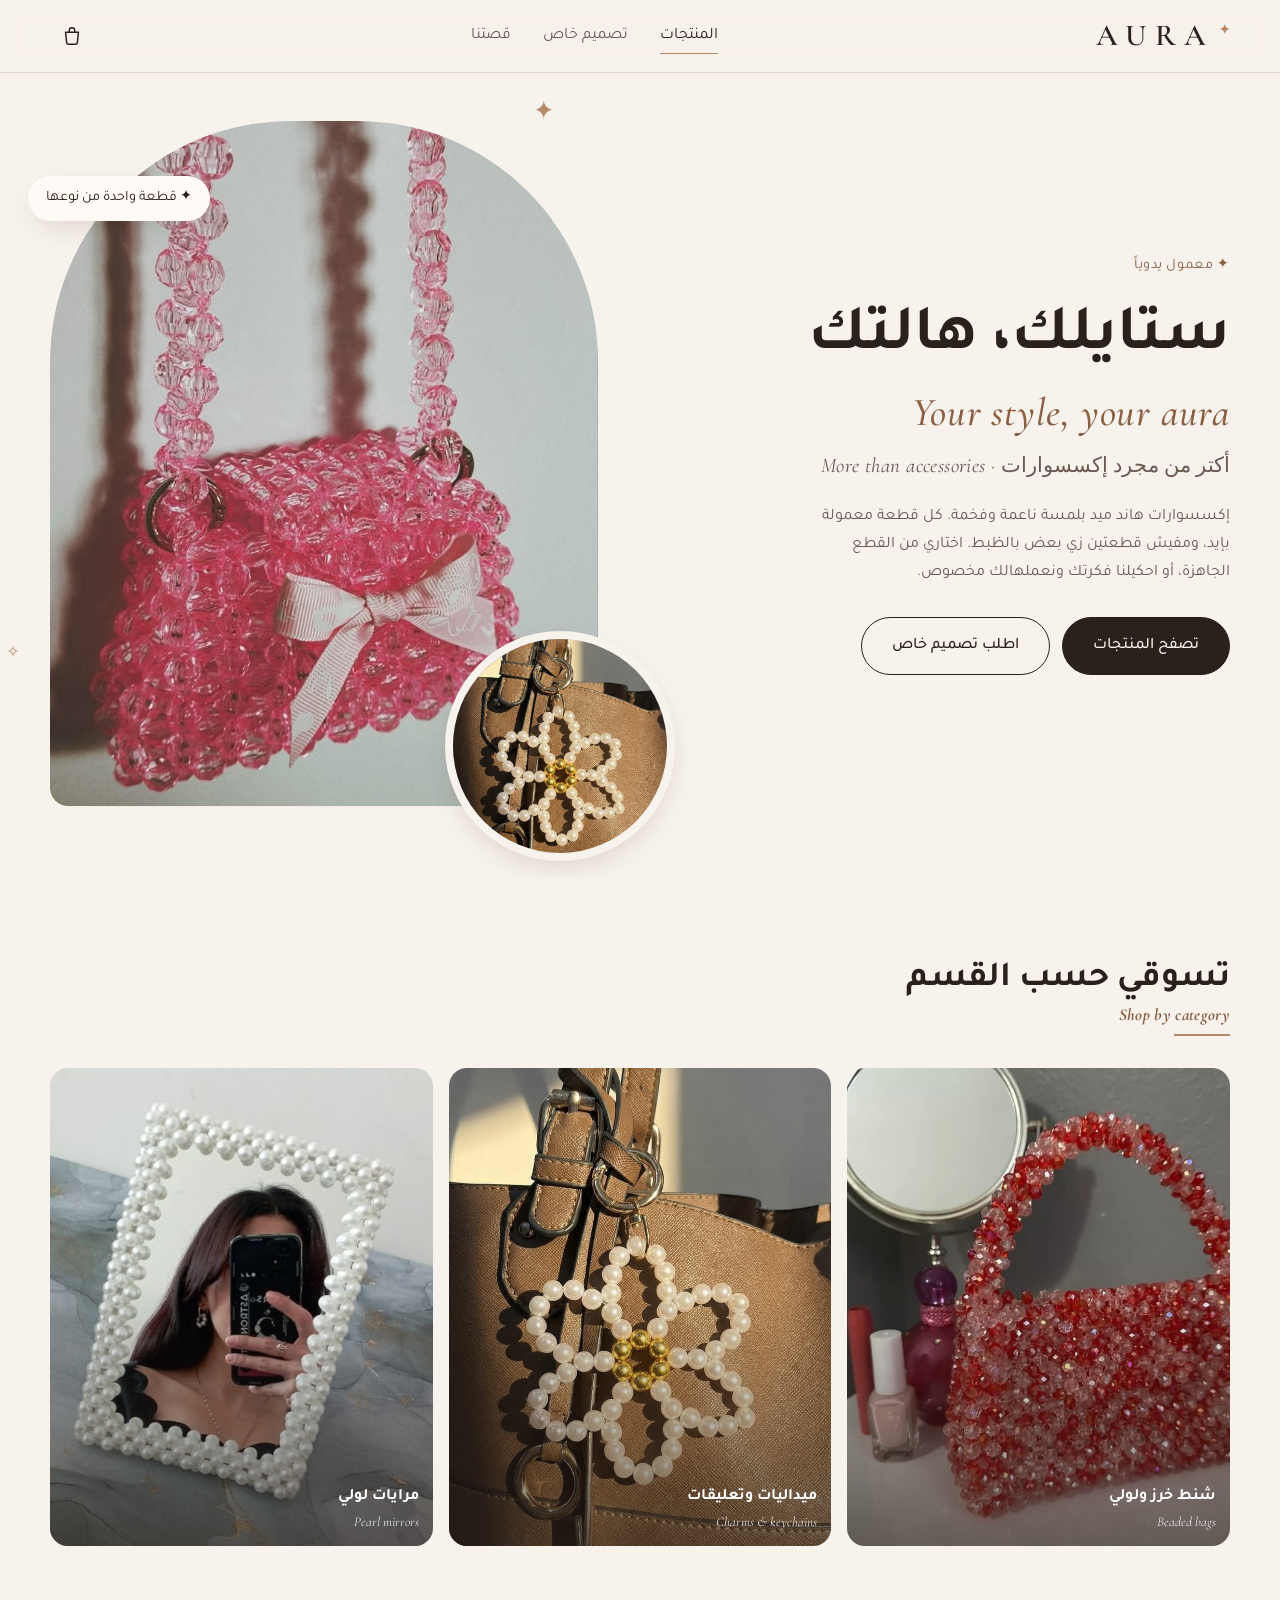
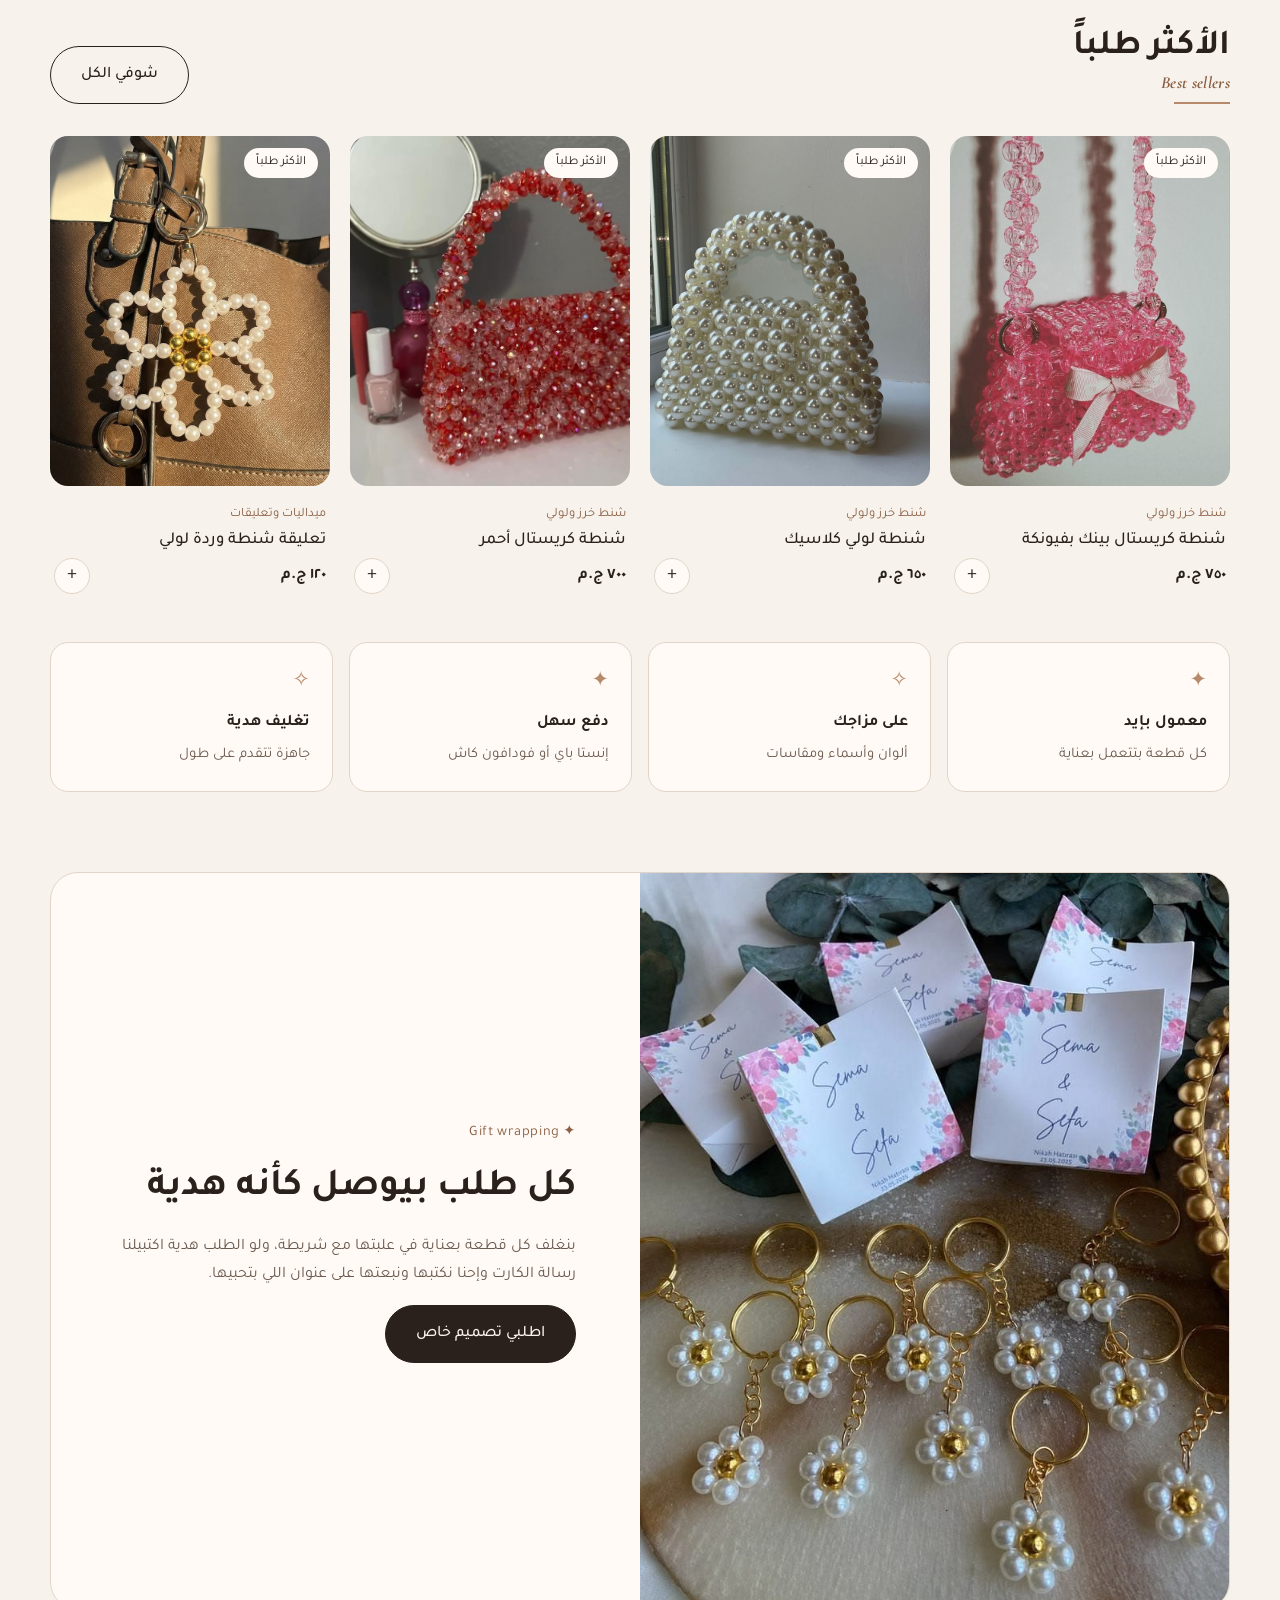
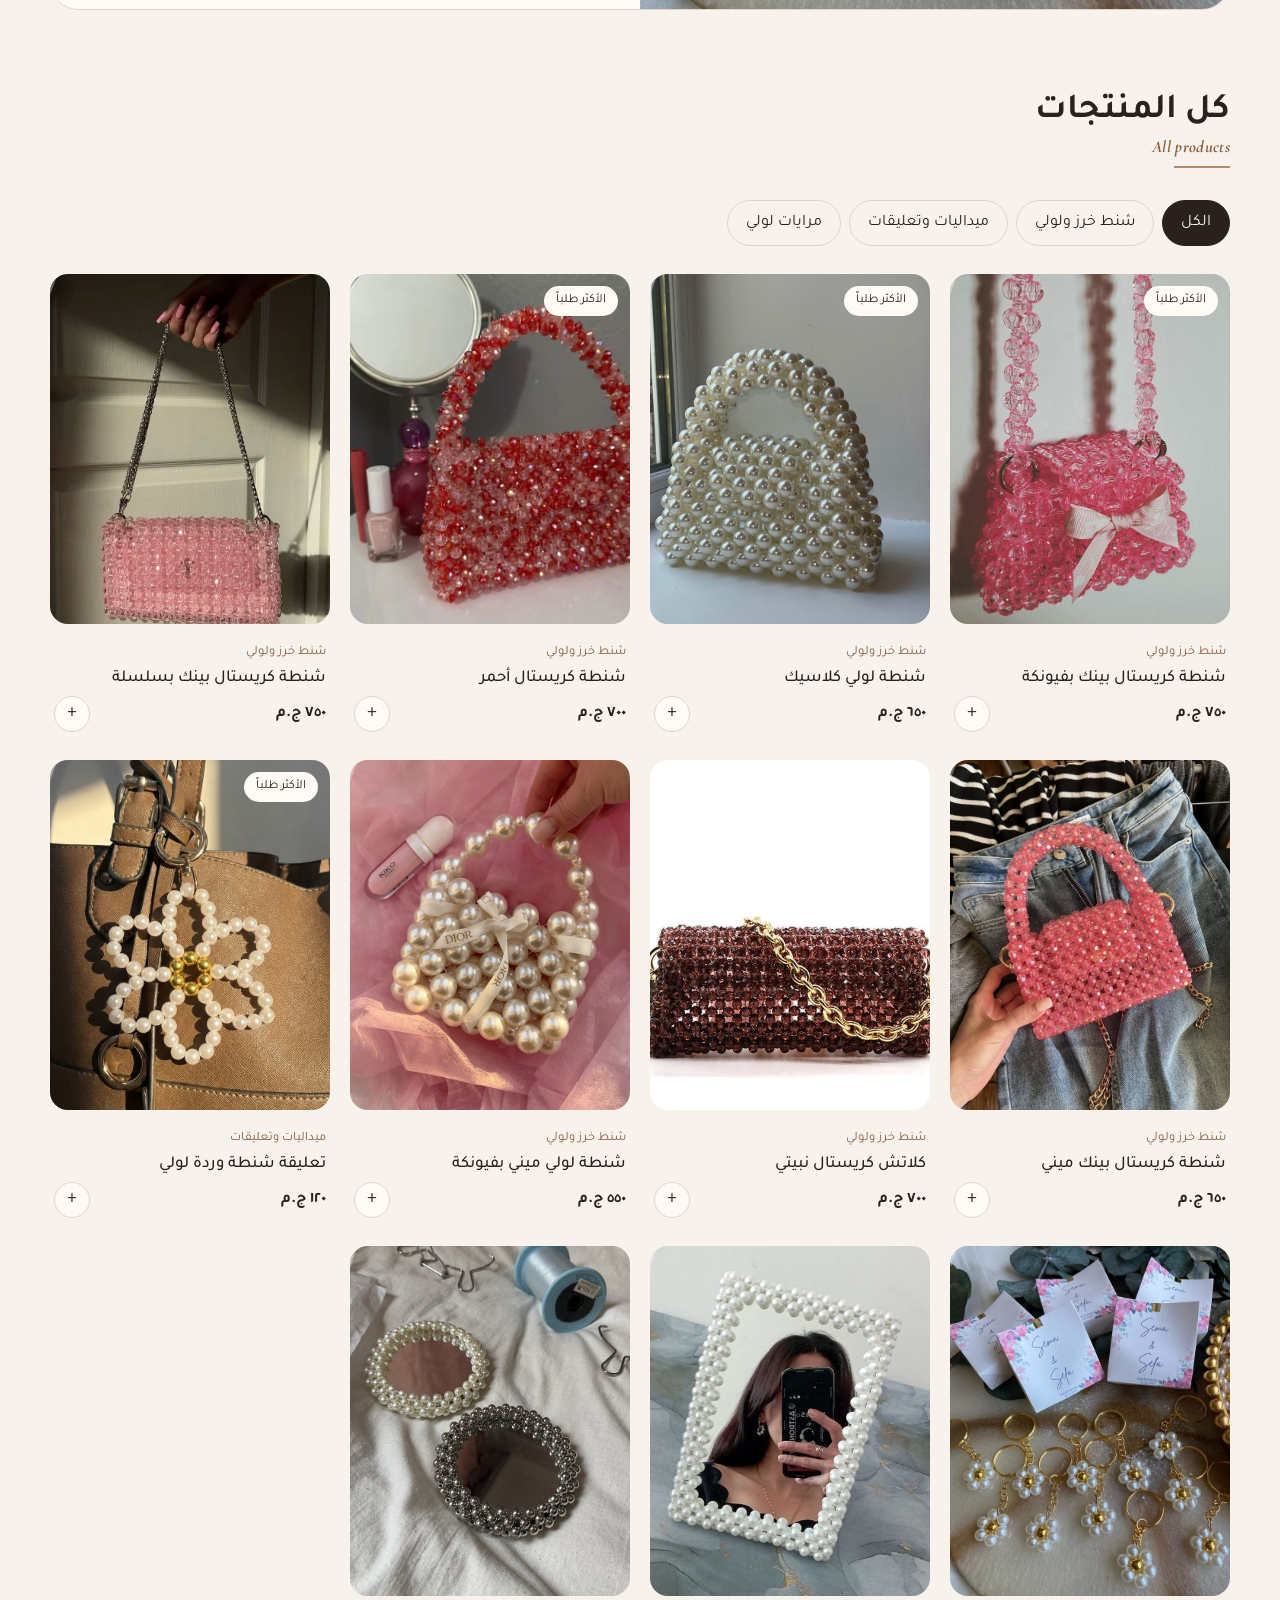
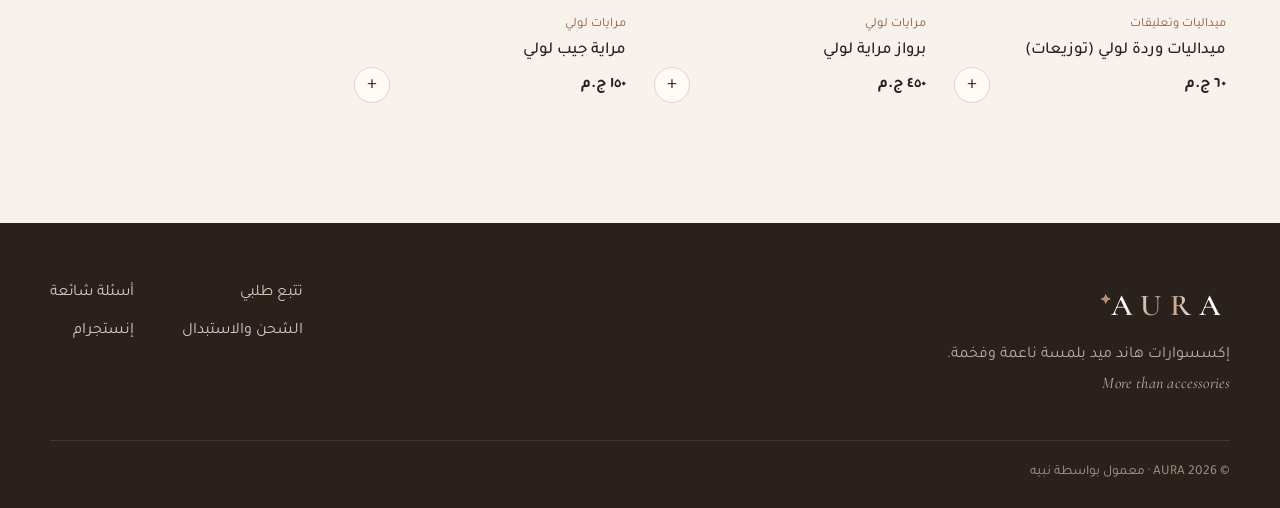
==== commit ba630bee: "Remove the scrolling text strips under the hero Co-Authored-By: Claude Opus 5.5 (1M context) <norepl" ====
--- a/index.html
+++ b/index.html
@@ -46,8 +46,6 @@
   </div>
 </section>
 
-<div class="marquee" aria-hidden="true"><div class="marquee-track"><span>ستايلك، هالتك</span><span>معمول بإيد</span><span>أكتر من مجرد إكسسوارات</span><span>تغليف هدية</span><span>قطعة واحدة من نوعها</span><span>ستايلك، هالتك</span><span>معمول بإيد</span><span>أكتر من مجرد إكسسوارات</span><span>تغليف هدية</span><span>قطعة واحدة من نوعها</span><span>ستايلك، هالتك</span><span>معمول بإيد</span><span>أكتر من مجرد إكسسوارات</span><span>تغليف هدية</span><span>قطعة واحدة من نوعها</span><span>ستايلك، هالتك</span><span>معمول بإيد</span><span>أكتر من مجرد إكسسوارات</span><span>تغليف هدية</span><span>قطعة واحدة من نوعها</span></div></div>
-<div class="marquee en-row" aria-hidden="true"><div class="marquee-track"><span>YOUR STYLE, YOUR AURA</span><span>HANDMADE</span><span>MORE THAN ACCESSORIES</span><span>GIFT WRAPPING</span><span>ONE OF A KIND</span><span>YOUR STYLE, YOUR AURA</span><span>HANDMADE</span><span>MORE THAN ACCESSORIES</span><span>GIFT WRAPPING</span><span>ONE OF A KIND</span><span>YOUR STYLE, YOUR AURA</span><span>HANDMADE</span><span>MORE THAN ACCESSORIES</span><span>GIFT WRAPPING</span><span>ONE OF A KIND</span><span>YOUR STYLE, YOUR AURA</span><span>HANDMADE</span><span>MORE THAN ACCESSORIES</span><span>GIFT WRAPPING</span><span>ONE OF A KIND</span></div></div>
 
 <section class="section">
   <div class="wrap">
--- a/css/style.css
+++ b/css/style.css
@@ -91,16 +91,6 @@
 }
 .sparkle { position: absolute; color: var(--accent); animation: twinkle 3s ease-in-out infinite; }
 @keyframes twinkle { 50% { opacity: .25; transform: scale(.8); } }
-
-/* ---------- marquee ---------- */
-.marquee { border-block: 1px solid var(--line); background: var(--bg-2); overflow: hidden; padding: 14px 0; }
-.marquee-track { display: flex; gap: 40px; width: max-content; animation: scroll 38s linear infinite; white-space: nowrap; }
-.marquee-track span { color: var(--ink-2); }
-.marquee-track span::after { content: '✦'; color: var(--accent); margin-inline-start: 40px; }
-.marquee.en-row .marquee-track { animation-direction: reverse; font-family: var(--serif); font-size: 1.1rem; letter-spacing: .12em; direction: ltr; }
-.marquee.en-row { border-top: 0; background: transparent; }
-@keyframes scroll { to { transform: translateX(50%); } }
-@media (prefers-reduced-motion: reduce) { .marquee-track, .sparkle { animation: none; } }
 
 /* ---------- sections ---------- */
 .section { padding: 80px 0; }
--- a/css/motion.css
+++ b/css/motion.css
@@ -83,9 +83,6 @@
   100% { opacity: 0; transform: translateY(-120px) rotate(200deg) scale(1.1); }
 }
 
-/* marquee: pause on hover */
-.marquee:hover .marquee-track { animation-play-state: paused; }
-
 /* scroll reveal */
 .motion-on .will-reveal { opacity: 0; transform: translateY(32px) scale(.98); transition: opacity .8s cubic-bezier(.2, .8, .2, 1), transform .8s cubic-bezier(.2, .8, .2, 1); transition-delay: var(--d, 0ms); }
 .motion-on .will-reveal.in { opacity: 1; transform: none; }
